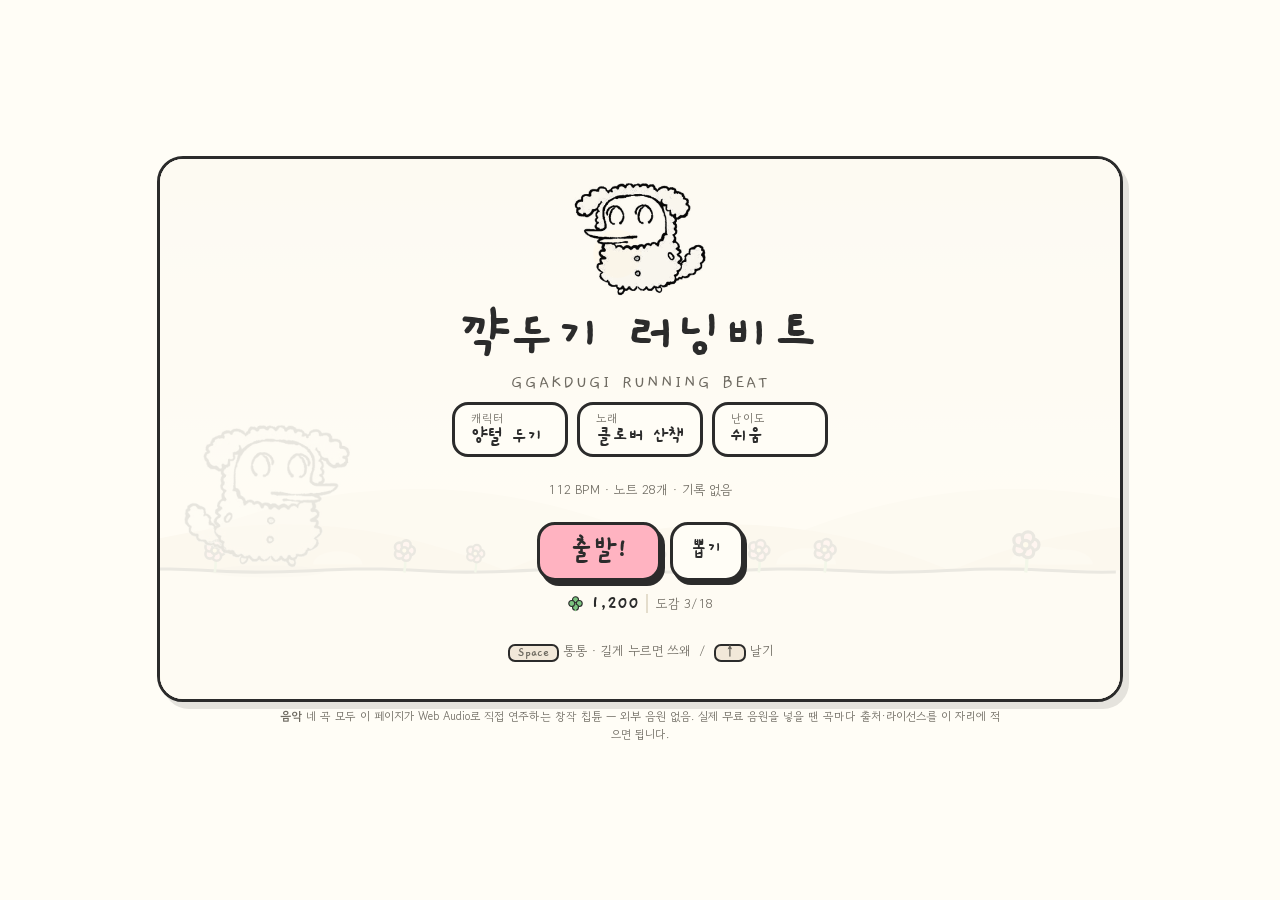
==== index.html @ ab2e8dd0 "first commit" ====
<!doctype html>
<html lang="ko">
<head>
<meta charset="utf-8">
<meta name="viewport" content="width=device-width, initial-scale=1, viewport-fit=cover">
<title>꺅두기 러닝비트</title>
<meta name="description" content="꺅두기가 달리며 박자를 밟는 웹 리듬게임. 두기 18종 도감과 클로버 뽑기.">
<link rel="icon" href="assets/clover.png">
<link rel="preconnect" href="https://fonts.googleapis.com">
<link rel="preconnect" href="https://fonts.gstatic.com" crossorigin>
<link rel="stylesheet" href="https://fonts.googleapis.com/css2?family=Gaegu:wght@400;700&family=Gowun+Dodum&display=swap">
<link rel="stylesheet" href="css/style.css">
</head>
<body>
<div id="app">
  <div id="stage">
    <canvas id="cv"></canvas>
    <button id="pauseBtn" hidden>일시정지</button>
    <button id="skipBtn" hidden>건너뛰기 ▶▶</button>
    <p id="tapHint" hidden>탭하면 다음</p>
    <div id="homeBar" hidden>
      <span id="homeClover"></span>
      <span class="hc">두기 · <b id="homeChar"></b></span>
      <button id="homeSongBtn" type="button">노래 고르기</button>
      <button id="homeTitleBtn" type="button">타이틀</button>
    </div>

    <section class="screen" id="titleScreen">
      <img class="mascot sway" id="titleArt" alt="꺅두기">
      <h1>꺅두기 러닝비트<span class="sub">GGAKDUGI RUNNING BEAT</span></h1>
      <div class="picks">
        <button class="pick" id="pickChar" type="button"><span class="lb">캐릭터</span><span class="vl">양털 두기</span></button>
        <button class="pick" id="pickSong" type="button"><span class="lb">노래</span><span class="vl">클로버 산책</span></button>
        <button class="pick" id="pickDiff" type="button"><span class="lb">난이도</span><span class="vl">쉬움</span></button>
      </div>
      <p class="tagline" id="tagline"></p>
      <div class="picks">
        <button class="btn" id="startBtn">출발!</button>
        <button class="btn ghost small" id="gachaBtn">뽑기</button>
      </div>
      <p class="wallet" id="wallet"></p>
      <p class="keys"><span class="kbd">Space</span> 통통 · 길게 누르면 쓰왜 &nbsp;/&nbsp; <span class="kbd">↑</span> 날기</p>
    </section>

    <section class="screen" id="resultScreen" hidden>
      <img class="mascot" id="resultArt" alt="네잎클로버를 든 꺅두기">
      <div class="panel">
        <p class="grade" id="gradeText">세잎</p>
        <p class="score" id="scoreText">0</p>
        <div class="tally">
          <div><b>딱딱</b><span id="tPerfect">0</span></div>
          <div><b>좋아</b><span id="tGood">0</span></div>
          <div><b>아쉬워</b><span id="tOk">0</span></div>
          <div><b>앗</b><span id="tMiss">0</span></div>
          <div><b>최대 콤보</b><span id="tCombo">0</span></div>
          <div><b>정확도</b><span id="tAcc">0%</span></div>
        </div>
        <p class="best" id="bestText"></p>
        <p class="reward" id="rewardText"></p>
      </div>
      <div class="row" style="display:flex;gap:10px;flex-wrap:wrap;justify-content:center">
        <button class="btn" id="retryBtn">한 번 더</button>
        <button class="btn ghost" id="selectBtn">다른 곡</button>
        <button class="btn ghost small" id="resultGachaBtn">뽑기</button>
      </div>
    </section>

    <section class="screen" id="pauseScreen" hidden>
      <h1 style="font-size:clamp(24px,4.6vw,38px)">잠깐 쉬는 중</h1>
      <div class="row" style="display:flex;gap:10px;flex-wrap:wrap;justify-content:center">
        <button class="btn" id="resumeBtn">이어서</button>
        <button class="btn ghost" id="quitBtn">그만</button>
      </div>
    </section>
    <div class="modal" id="modal" hidden>
      <div class="sheet" role="dialog" aria-modal="true" aria-labelledby="modalTitle">
        <h2 id="modalTitle">누구로 달릴까</h2>
        <div class="row" id="modalBody"></div>
        <p class="keys" id="modalHint"></p>
        <button class="btn ghost small" id="modalClose">확인</button>
      </div>
    </div>
  </div>
  <footer><b>음악</b> 네 곡 모두 이 페이지가 Web Audio로 직접 연주하는 창작 칩튠 — 외부 음원 없음. 실제 무료 음원을 넣을 땐 곡마다 출처·라이선스를 이 자리에 적으면 됩니다.</footer>
</div>
<!-- 순서대로 읽혀야 합니다 -->
<script defer src="js/data.js"></script>
<script defer src="js/chart.js"></script>
<script defer src="js/audio.js"></script>
<script defer src="js/ui.js"></script>
<script defer src="js/world.js"></script>
<script defer src="js/render.js"></script>
</body>
</html>
---- css/style.css ----
/* ── 기본값 (브라우저 리셋) ── */
html{color-scheme:light;}
:root{padding-top:env(safe-area-inset-top,0px);padding-bottom:env(safe-area-inset-bottom,0px);}
body{margin:0;font-size:14px;}
img{max-width:100%;}
[hidden]{display:none!important;}
:root{
    --cream:#FFFDF6; --ink:#2B2B2B; --ink-soft:#6E6A61;
    --clover:#7BC47F; --sky:#A9D9F0; --wool:#F2E8D9; --poot:#D9C4A0;
    --pink:#FFB3C1; --miss:#C9A9A9; --grape:#B9A7D9;
    --display:"Gaegu","Gowun Dodum",'Apple SD Gothic Neo','Malgun Gothic',sans-serif;
    --body:"Gowun Dodum","Gaegu",'Apple SD Gothic Neo','Malgun Gothic',sans-serif;
  }
  html,body{height:100%;}
  body{margin:0;background:var(--cream);color:var(--ink);font-family:var(--body);
       -webkit-font-smoothing:antialiased;overflow:hidden;}
  #app{height:100%;display:flex;flex-direction:column;align-items:center;justify-content:center;
       padding-inline:16px;padding-block:8px;box-sizing:border-box;gap:6px;}
  #stage{position:relative;width:100%;max-width:960px;aspect-ratio:16/9;max-height:100%;
         container-type:size;
         border:3px solid var(--ink);border-radius:26px;overflow:hidden;background:var(--cream);
         box-shadow:6px 7px 0 rgba(43,43,43,.12);}
  canvas{display:block;width:100%;height:100%;touch-action:none;}

  .screen{position:absolute;inset:0;display:flex;flex-direction:column;align-items:center;
          justify-content:center;justify-content:safe center;gap:10px;text-align:center;
          background:rgba(255,253,246,.9);padding:14px 16px;box-sizing:border-box;
          overflow-y:auto;overscroll-behavior:contain;}
  .screen > *{flex:none;}
  .screen[hidden]{display:none!important;}
  .screen.scroll{justify-content:flex-start;overflow-y:auto;overscroll-behavior:contain;}

  h1{font-family:var(--display);font-weight:700;margin:0;font-size:clamp(32px,6.6vw,58px);
     line-height:1;text-wrap:balance;}
  h1 .sub{display:block;font-size:.32em;font-weight:400;color:var(--ink-soft);letter-spacing:2px;margin-top:8px;}
  h2{font-family:var(--display);font-weight:700;font-size:20px;margin:0;letter-spacing:.5px;}
  .mascot{width:clamp(88px,15vw,132px);height:auto;}
  .mascot.sway{animation:sway 2.4s ease-in-out infinite;}
  @keyframes sway{0%,100%{transform:translateY(0) rotate(-1.5deg)}50%{transform:translateY(-9px) rotate(1.5deg)}}

  .btn{font-family:var(--display);font-weight:700;font-size:clamp(20px,3.2vw,28px);
       border:3px solid var(--ink);background:var(--pink);color:var(--ink);border-radius:18px;
       padding:7px 30px 11px;cursor:pointer;box-shadow:4px 5px 0 var(--ink);
       transition:transform .1s ease, box-shadow .1s ease;}
  .btn.ghost{background:var(--cream);}
  .btn.small{font-size:19px;padding:4px 18px 8px;box-shadow:3px 4px 0 var(--ink);}
  .btn:hover{transform:translate(1px,2px);box-shadow:2px 3px 0 var(--ink);}
  .btn:active{transform:translate(4px,5px);box-shadow:0 0 0 var(--ink);}
  :is(.btn,.card,.chip):focus-visible{outline:3px dashed var(--ink);outline-offset:3px;}

  .picks{display:flex;gap:9px;flex-wrap:wrap;justify-content:center;}
  .pick{font-family:var(--body);border:3px solid var(--ink);background:var(--cream);color:var(--ink);
        border-radius:16px;padding:5px 16px 7px;cursor:pointer;display:flex;flex-direction:column;
        align-items:flex-start;gap:0;min-width:116px;transition:transform .12s ease;}
  .pick:hover{transform:translateY(-2px) rotate(-.7deg);}
  .pick .lb{font-size:11.5px;color:var(--ink-soft);letter-spacing:1px;}
  .pick .vl{font-family:var(--display);font-weight:700;font-size:20px;line-height:1.05;}
  .tagline{font-size:13px;color:var(--ink-soft);font-variant-numeric:tabular-nums;}

  .wallet{display:flex;align-items:center;justify-content:center;gap:7px;margin:0;font-size:13px;
          color:var(--ink-soft);font-variant-numeric:tabular-nums;}
  .wallet b{font-family:var(--display);font-size:20px;color:var(--ink);}
  .wallet span{border-left:2px solid #E4DDCC;padding-left:8px;}
  .cv{width:17px;height:17px;flex:none;}
  .reward{display:flex;align-items:center;justify-content:center;gap:5px;margin:6px 0 0;
          font-size:13px;color:var(--ink-soft);}
  .reward b{font-family:var(--display);font-size:19px;color:var(--clover);
            -webkit-text-stroke:.6px var(--ink);}

  /* 도감 */
  .dex{width:100%;display:flex;flex-direction:column;gap:12px;}
  .dexrow{display:grid;grid-template-columns:repeat(auto-fill,minmax(98px,1fr));gap:8px;}
  .dcard{position:relative;border:3px solid var(--ink);border-radius:16px;background:var(--cream);
         padding:16px 6px 8px;display:flex;flex-direction:column;align-items:center;gap:2px;
         cursor:pointer;overflow:hidden;font-family:var(--body);
         transition:transform .12s ease, box-shadow .12s ease;}
  .dcard .art{height:62px;display:flex;align-items:flex-end;justify-content:center;}
  .dcard img{height:60px;width:auto;}
  .dcard .nm{font-family:var(--display);font-weight:700;font-size:14.5px;line-height:1.1;
             word-break:keep-all;text-align:center;}
  .dcard .meta{font-size:10px;color:var(--ink-soft);line-height:1.3;text-align:center;
               word-break:keep-all;max-height:2.7em;overflow:hidden;}
  .dcard .stars{position:absolute;top:3px;left:8px;font-size:11px;letter-spacing:-1px;color:#C8A94B;}
  .dcard:hover{transform:translateY(-3px) rotate(-.8deg);}
  .dcard.sel{box-shadow:0 0 0 3px var(--clover) inset;}
  .dcard.r-base{background:linear-gradient(#FFFDF6,#F6EFE0);}
  .dcard.r-N{background:linear-gradient(#FFFDF6,#EAF3E4);}
  .dcard.r-R{background:linear-gradient(#FFFDF6,#DFF0FA);}
  .dcard.r-SR{background:linear-gradient(#FFFDF6,#FFE3E9);}
  .dcard.r-SSR{background:linear-gradient(#FFFDF6,#EDE6FA);}
  .dcard.locked img{filter:brightness(0);opacity:.2;}
  .dcard.locked .nm{color:var(--ink-soft);}
  .dcard.soon{border-style:dashed;opacity:.6;cursor:default;}
  .dcard.soon .art b{font-family:var(--display);font-size:26px;color:var(--ink-soft);line-height:62px;}
  .newbadge{position:absolute;top:3px;right:-20px;transform:rotate(28deg);background:var(--pink);
            border:2px solid var(--ink);font-family:var(--display);font-weight:700;font-size:10px;
            padding:0 22px 1px;}
  .shake{animation:shake .32s;}
  @keyframes shake{0%,100%{transform:translateX(0)}25%{transform:translateX(-5px)}75%{transform:translateX(5px)}}

  /* 노래 목록 */
  .songlist{width:100%;display:flex;flex-direction:column;gap:9px;}
  .songrow{display:flex;align-items:center;gap:11px;border:3px solid var(--ink);border-radius:18px;
           background:var(--cream);padding:8px 11px;transition:transform .12s ease,background .12s ease;}
  .songrow.on{background:var(--wool);box-shadow:4px 5px 0 var(--ink);transform:translate(-1px,-2px);}
  .songrow .cover{flex:none;width:62px;height:62px;border:3px solid var(--ink);border-radius:13px;
                  overflow:hidden;cursor:pointer;display:block;}
  .songrow .cover svg{width:100%;height:100%;display:block;}
  .sinfo{display:flex;flex-direction:column;gap:1px;flex:1 1 auto;min-width:0;cursor:pointer;text-align:left;}
  .stitle{font-family:var(--display);font-weight:700;font-size:21px;line-height:1.05;word-break:keep-all;}
  .smeta{font-size:11.5px;color:var(--ink-soft);}
  .sbest{font-size:11.5px;color:var(--ink-soft);font-variant-numeric:tabular-nums;}
  .levels{display:grid;grid-template-columns:repeat(2,minmax(58px,1fr));gap:4px;flex:none;}
  .lv{border:2.5px solid var(--ink);border-radius:10px;background:var(--cream);cursor:pointer;
      padding:1px 6px 2px;display:flex;flex-direction:column;align-items:center;line-height:1.05;
      font-family:var(--body);}
  .lv b{font-family:var(--display);font-size:13px;}
  .lv span{font-size:9.5px;color:var(--ink-soft);}
  .lv[data-d="easy"][aria-pressed="true"]{background:#DCEBD6;}
  .lv[data-d="normal"][aria-pressed="true"]{background:#A9D9F0;}
  .lv[data-d="hard"][aria-pressed="true"]{background:#D9C4A0;}
  .lv[data-d="nightmare"][aria-pressed="true"]{background:#B9A7D9;}
  #goBtn{margin-top:4px;}
  @media (max-width:560px){
    .songrow{flex-wrap:wrap;} .levels{grid-template-columns:repeat(4,1fr);width:100%;}
  }

  /* 뽑기 */
  .gacha{width:100%;display:flex;flex-direction:column;gap:10px;align-items:center;}
  .gtop{display:flex;align-items:center;gap:8px;font-size:12px;color:var(--ink-soft);}
  .gtop b{font-family:var(--display);font-size:22px;color:var(--ink);}
  .gstage{position:relative;overflow:hidden;width:100%;min-height:172px;border:3px dashed #DED6C4;
          border-radius:18px;display:flex;align-items:center;justify-content:center;padding:10px;
          box-sizing:border-box;}
  .orbwrap{display:flex;flex-direction:column;align-items:center;gap:10px;}
  .orb{width:84px;height:84px;border-radius:50%;border:3px solid var(--ink);
       background:radial-gradient(circle at 34% 28%, #fff 8%, var(--oc,#DCEBD6) 78%);
       animation:orbShake .17s linear infinite, orbGrow .95s ease-in both;}
  .orb.r-R{--oc:#A9D9F0;animation:orbShake .13s linear infinite, orbGrow .95s ease-in both;}
  .orb.r-SR{--oc:#FFB3C1;animation:orbShake .09s linear infinite, orbGrow .95s ease-in both,
            orbGlow .42s ease-in-out infinite;}
  @keyframes orbShake{0%{transform:translate(-1.5px,1px) rotate(-1.5deg)}
                      50%{transform:translate(1.5px,-1px) rotate(1.5deg)}
                      100%{transform:translate(-1.5px,1px) rotate(-1.5deg)}}
  @keyframes orbGrow{0%{scale:.25;opacity:0}55%{scale:1.05;opacity:1}100%{scale:1.2}}
  @keyframes orbGlow{0%,100%{box-shadow:0 0 0 0 rgba(255,179,193,0)}
                     50%{box-shadow:0 0 30px 12px rgba(255,179,193,.8)}}
  .orbtext{font-family:var(--display);font-weight:700;font-size:17px;color:var(--ink-soft);}
  .flash{position:absolute;inset:0;background:#fff;animation:flashOut .5s ease-out both;pointer-events:none;z-index:3;}
  .flash.sr{background:linear-gradient(120deg,#FFE3EC,#FFF6C9,#DFF0FA,#FFE3EC);}
  @keyframes flashOut{0%{opacity:.96}100%{opacity:0}}
  .gstage.hasbanner{padding-top:38px;}
  .banner{position:absolute;left:0;right:0;top:7px;text-align:center;font-family:var(--display);
          font-weight:700;font-size:23px;color:#E06A86;z-index:4;pointer-events:none;
          animation:bannerLife 2.6s both;}
  @keyframes bannerLife{0%{opacity:0;transform:translateY(-16px) scale(.7)}
                        18%{opacity:1;transform:translateY(0) scale(1.12)}
                        26%{transform:none}82%{opacity:1;transform:none}
                        100%{opacity:0;transform:translateY(-8px) scale(.9)}}
  .ring{position:absolute;left:50%;top:50%;width:22px;height:22px;margin:-11px 0 0 -11px;border-radius:50%;
        border:3px solid var(--rc,#A9D9F0);animation:ringOut .8s ease-out both;pointer-events:none;}
  @keyframes ringOut{0%{transform:scale(.3);opacity:.95}100%{transform:scale(8);opacity:0}}
  .spark{position:absolute;left:50%;top:50%;width:8px;height:8px;background:#FFD36E;
         border:2px solid var(--ink);border-radius:50%;animation:sparkOut .75s ease-out both;pointer-events:none;}
  @keyframes sparkOut{0%{transform:translate(0,0) scale(.3);opacity:1}
                      100%{transform:translate(var(--dx),var(--dy)) scale(1);opacity:0}}
  .shakeSheet{animation:sheetShake .45s;}
  @keyframes sheetShake{0%,100%{transform:none}20%{transform:translate(-6px,3px)}
                        40%{transform:translate(5px,-3px)}60%{transform:translate(-4px,2px)}
                        80%{transform:translate(3px,-1px)}}
  .gidle{margin:0;font-size:13px;color:var(--ink-soft);line-height:1.8;text-align:center;}
  .gidle small{font-size:11px;}
  .gresult{display:grid;grid-template-columns:repeat(5,1fr);gap:7px;width:100%;}
  .gcard{position:relative;border:3px solid var(--ink);border-radius:14px;padding:13px 4px 6px;
         display:flex;flex-direction:column;align-items:center;gap:1px;overflow:hidden;z-index:2;
         animation:popN .46s cubic-bezier(.2,1.5,.5,1) both;}
  .gcard.r-R{animation:flipR .66s cubic-bezier(.2,1.1,.4,1) both;}
  .gcard.r-SR{animation:slamSR .72s cubic-bezier(.15,1.35,.4,1) both;
              box-shadow:0 0 0 3px #FFD9E1, 0 0 20px 4px rgba(255,179,193,.8);}
  @keyframes popN{0%{opacity:0;transform:scale(.55) rotate(-9deg)}100%{opacity:1;transform:none}}
  @keyframes flipR{0%{opacity:0;transform:perspective(500px) rotateY(-180deg) scale(.7)}
                   55%{opacity:1}100%{opacity:1;transform:none}}
  @keyframes slamSR{0%{opacity:0;transform:scale(2.8) rotate(12deg)}
                    50%{opacity:1;transform:scale(.88) rotate(-4deg)}
                    75%{transform:scale(1.06) rotate(2deg)}100%{transform:none}}
  .gcard .art{height:48px;display:flex;align-items:flex-end;}
  .gcard img{height:46px;width:auto;}
  .gcard .nm{font-family:var(--display);font-weight:700;font-size:12.5px;line-height:1.05;
             text-align:center;word-break:keep-all;}
  .gcard .meta{font-size:9.5px;color:var(--ink-soft);}
  .gcard .meta.dup{color:var(--clover);}
  .gcard .stars{position:absolute;top:2px;left:6px;font-size:10px;letter-spacing:-1px;color:#C8A94B;}
  .gcard.r-N{background:linear-gradient(#FFFDF6,#EAF3E4);}
  .gcard.r-R{background:linear-gradient(#FFFDF6,#DFF0FA);}
  .gcard.r-SR{background:linear-gradient(#FFFDF6,#FFE3E9);box-shadow:0 0 0 3px #FFD9E1;}
  .gcard.shine::after{content:"";position:absolute;inset:-40%;background:
    linear-gradient(115deg,transparent 40%,rgba(255,255,255,.85) 50%,transparent 60%);
    animation:sweep 1.5s ease-in-out .3s 2;}
  @keyframes sweep{0%{transform:translateX(-60%)}100%{transform:translateX(60%)}}
  .gbtns{display:flex;gap:9px;flex-wrap:wrap;justify-content:center;}
  @media (max-width:560px){ .gresult{grid-template-columns:repeat(3,1fr);} }
  @media (prefers-reduced-motion:reduce){ .gcard,.orb,.flash,.banner,.ring,.spark{animation:none!important}
    .gcard.shine::after{animation:none} .shakeSheet{animation:none} }

  .modal{position:absolute;inset:0;z-index:5;display:flex;align-items:center;justify-content:center;
         background:rgba(43,43,43,.38);padding:16px;box-sizing:border-box;}
  .modal[hidden]{display:none!important;}
  .sheet{background:var(--cream);border:3px solid var(--ink);border-radius:22px;box-shadow:6px 7px 0 var(--ink);
         padding:14px 16px 16px;width:100%;max-width:640px;max-height:100%;overflow-y:auto;}
  .sheet.wide{max-width:780px;
         display:flex;flex-direction:column;gap:10px;align-items:center;}
  .sheet .row{display:flex;gap:8px;flex-wrap:wrap;justify-content:center;}
  .sheet #modalBody{width:100%;}
  .rgroup{width:100%;display:flex;flex-direction:column;gap:6px;margin-bottom:4px;}
  .rlabel{font-family:var(--display);font-weight:700;font-size:15px;display:flex;align-items:center;gap:6px;
          justify-content:center;}
  .rlabel i{width:11px;height:11px;border:2px solid var(--ink);border-radius:50%;display:inline-block;}
  .rlabel span{font-family:var(--body);font-weight:400;font-size:11.5px;color:var(--ink-soft);}
  .card{position:relative;}
  .card .rr{position:absolute;top:-9px;right:-6px;font-size:10px;border:2px solid var(--ink);
            border-radius:999px;padding:0 6px 1px;white-space:nowrap;}
  .card.soon{opacity:.55;cursor:default;border-style:dashed;justify-content:center;}
  .card.soon .q{font-family:var(--display);font-weight:700;font-size:26px;line-height:56px;color:var(--ink-soft);}
  .sheet .card{min-width:88px;padding:7px 7px 8px;}
  .sheet .card img{height:48px;}
  .sheet .card .nm{font-size:15px;}
  .sheet .card .meta{font-size:10.5px;}
  .sheet .card.song{min-width:150px;}
  .sheet .card.song .nm{font-size:18px;}
  .sect{width:100%;max-width:760px;display:flex;flex-direction:column;gap:7px;align-items:center;}
  .sect > .row{display:flex;gap:9px;flex-wrap:wrap;justify-content:center;width:100%;}

  .card{font-family:var(--body);border:3px solid var(--ink);background:var(--cream);border-radius:16px;
        padding:7px 9px 9px;cursor:pointer;display:flex;flex-direction:column;align-items:center;gap:3px;
        min-width:98px;flex:0 1 auto;transition:transform .12s ease,background .12s ease;}
  .card:hover{transform:translateY(-3px) rotate(-.8deg);}
  .card[aria-pressed="true"]{background:var(--wool);box-shadow:3px 4px 0 var(--ink);}
  .card img{height:56px;width:auto;}
  .card .nm{font-family:var(--display);font-weight:700;font-size:17px;line-height:1.1;}
  .card .meta{font-size:11.5px;color:var(--ink-soft);line-height:1.35;}
  .song{min-width:150px;align-items:flex-start;text-align:left;gap:1px;}
  .song .nm{font-size:19px;}
  .song .best{font-size:11px;color:var(--ink-soft);font-variant-numeric:tabular-nums;}

  .chip{font-family:var(--display);font-size:18px;font-weight:700;border:3px solid var(--ink);
        background:var(--cream);color:var(--ink);border-radius:999px;padding:3px 17px 6px;cursor:pointer;}
  .chip[aria-pressed="true"]{background:var(--clover);}
  .chip[data-d="hard"][aria-pressed="true"]{background:var(--poot);}
  .chip[data-d="nightmare"][aria-pressed="true"]{background:var(--grape);}

  .keys{font-size:13px;color:var(--ink-soft);line-height:1.8;}
  .kbd{font-family:var(--display);font-weight:700;border:2px solid var(--ink);border-radius:7px;
       padding:0 8px 1px;background:var(--wool);}

  .panel{border:3px solid var(--ink);border-radius:20px;background:var(--cream);padding:12px 18px 14px;
         min-width:min(330px,88%);}
  .grade{font-family:var(--display);font-weight:700;font-size:clamp(26px,5vw,40px);line-height:1;margin:0;}
  .score{font-family:var(--display);font-weight:700;font-size:clamp(26px,5vw,38px);line-height:1;
         margin:2px 0 8px;font-variant-numeric:tabular-nums;}
  .tally{display:grid;grid-template-columns:repeat(2,1fr);gap:3px 18px;font-size:14px;}
  .tally div{display:flex;justify-content:space-between;gap:12px;font-variant-numeric:tabular-nums;}
  .tally b{font-weight:400;color:var(--ink-soft);}
  .best{font-size:13px;color:var(--ink-soft);margin:8px 0 0;}
  #skipBtn{position:absolute;bottom:14px;right:14px;z-index:6;font-family:var(--display);font-weight:700;
           font-size:17px;border:3px solid var(--ink);background:rgba(255,253,246,.9);border-radius:999px;
           padding:3px 18px 5px;cursor:pointer;animation:skipIn .5s both .4s;}
  @keyframes skipIn{0%{opacity:0;transform:translateY(8px)}100%{opacity:1;transform:none}}
  #homeBar{position:absolute;top:10px;left:12px;right:12px;z-index:6;display:flex;align-items:center;
           gap:8px;flex-wrap:wrap;}
  #homeBar span{display:flex;align-items:center;gap:5px;background:rgba(255,253,246,.92);
                border:3px solid var(--ink);border-radius:999px;padding:2px 12px 4px;font-size:12.5px;
                color:var(--ink-soft);}
  #homeBar b{font-family:var(--display);font-size:18px;color:var(--ink);}
  #homeBar button{margin-left:auto;font-family:var(--display);font-weight:700;font-size:15px;
                  border:3px solid var(--ink);background:var(--cream);border-radius:999px;
                  padding:2px 14px 4px;cursor:pointer;}
  #homeBar #homeSongBtn{margin-left:auto;background:var(--pink);}
  #homeBar #homeTitleBtn{margin-left:0;}
  #tapHint{position:absolute;bottom:20px;left:0;right:0;text-align:center;margin:0;z-index:6;
           font-size:12.5px;color:var(--ink-soft);pointer-events:none;animation:tapBlink 1.6s ease-in-out infinite;}
  @keyframes tapBlink{0%,100%{opacity:.35}50%{opacity:.95}}
  #pauseBtn{position:absolute;top:10px;right:12px;font-family:var(--display);font-weight:700;font-size:16px;
            border:3px solid var(--ink);background:rgba(255,253,246,.85);border-radius:12px;padding:2px 12px 4px;
            cursor:pointer;}
  footer{font-size:11.5px;color:var(--ink-soft);text-align:center;max-width:720px;line-height:1.55;}
  @media (prefers-reduced-motion:reduce){.mascot.sway{animation:none}}
  @media (max-width:700px){ #stage{aspect-ratio:3/4;} }
  /* 무대가 낮아지면 타이틀 요소를 단계적으로 줄인다 */
  @container (max-height:430px){
    .screen{gap:7px;padding:10px 14px;}
    .mascot{width:clamp(48px,14cqh,74px);}
    h1{font-size:clamp(22px,8.5cqh,34px);}
    h1 .sub{font-size:.28em;margin-top:4px;}
    .keys{display:none;}
    .pick{padding:3px 12px 5px;min-width:96px;}
    .pick .vl{font-size:17px;}
    .btn{font-size:20px;padding:5px 22px 8px;}
  }
  @container (max-height:320px){
    .mascot{display:none;}
    h1 .sub{display:none;}
    .tagline{display:none;}
    h1{font-size:clamp(20px,9cqh,28px);}
  }
  @media (max-height:660px){footer{display:none}}
  @media (max-height:600px){.keys{display:none} .mascot{width:clamp(52px,7vw,80px)}
                            h1{font-size:clamp(23px,4vw,36px)} .screen{gap:8px}}
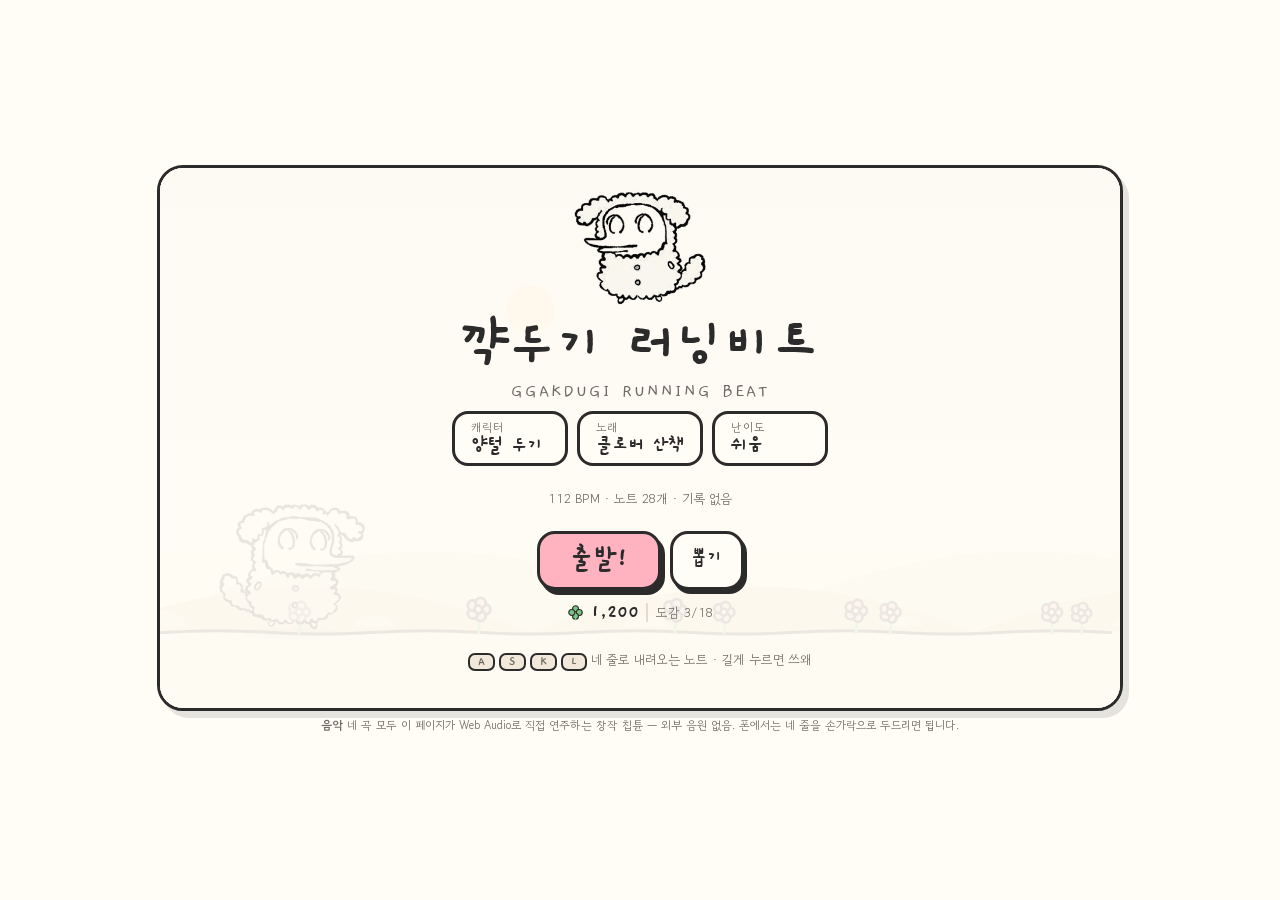
==== commit f14f9afb: "4개 채보 업데이트" ====
--- a/index.html
+++ b/index.html
@@ -39,7 +39,7 @@
         <button class="btn ghost small" id="gachaBtn">뽑기</button>
       </div>
       <p class="wallet" id="wallet"></p>
-      <p class="keys"><span class="kbd">Space</span> 통통 · 길게 누르면 쓰왜 &nbsp;/&nbsp; <span class="kbd">↑</span> 날기</p>
+      <p class="keys"><span class="kbd">A</span> <span class="kbd">S</span> <span class="kbd">K</span> <span class="kbd">L</span> 네 줄로 내려오는 노트 · 길게 누르면 쓰왜</p>
     </section>
 
     <section class="screen" id="resultScreen" hidden>
@@ -81,7 +81,7 @@
       </div>
     </div>
   </div>
-  <footer><b>음악</b> 네 곡 모두 이 페이지가 Web Audio로 직접 연주하는 창작 칩튠 — 외부 음원 없음. 실제 무료 음원을 넣을 땐 곡마다 출처·라이선스를 이 자리에 적으면 됩니다.</footer>
+  <footer><b>음악</b> 네 곡 모두 이 페이지가 Web Audio로 직접 연주하는 창작 칩튠 — 외부 음원 없음. 폰에서는 네 줄을 손가락으로 두드리면 됩니다.</footer>
 </div>
 <!-- 순서대로 읽혀야 합니다 -->
 <script defer src="js/data.js"></script>
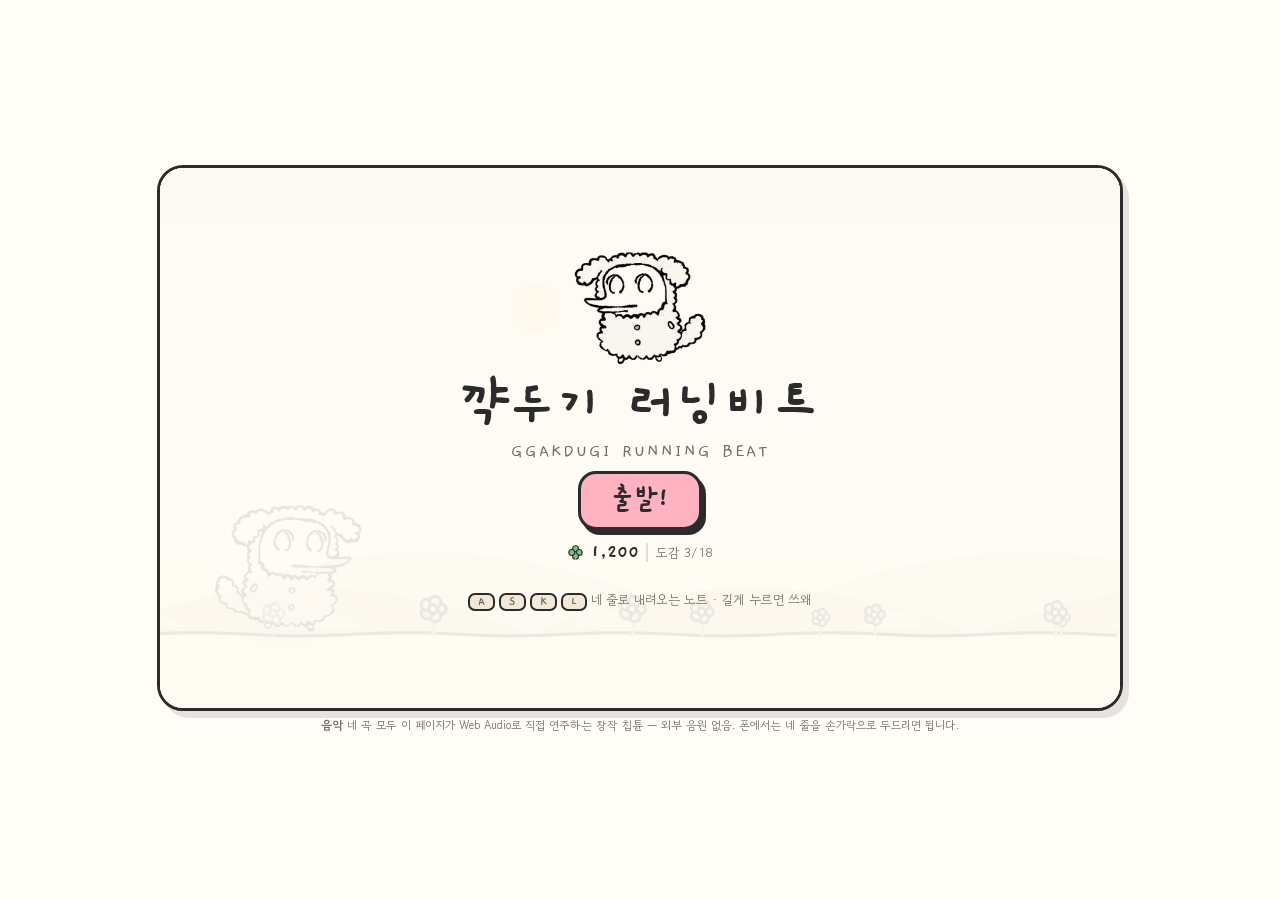
==== commit 06984c47: "효과음 추가" ====
--- a/index.html
+++ b/index.html
@@ -28,16 +28,7 @@
     <section class="screen" id="titleScreen">
       <img class="mascot sway" id="titleArt" alt="꺅두기">
       <h1>꺅두기 러닝비트<span class="sub">GGAKDUGI RUNNING BEAT</span></h1>
-      <div class="picks">
-        <button class="pick" id="pickChar" type="button"><span class="lb">캐릭터</span><span class="vl">양털 두기</span></button>
-        <button class="pick" id="pickSong" type="button"><span class="lb">노래</span><span class="vl">클로버 산책</span></button>
-        <button class="pick" id="pickDiff" type="button"><span class="lb">난이도</span><span class="vl">쉬움</span></button>
-      </div>
-      <p class="tagline" id="tagline"></p>
-      <div class="picks">
-        <button class="btn" id="startBtn">출발!</button>
-        <button class="btn ghost small" id="gachaBtn">뽑기</button>
-      </div>
+      <button class="btn" id="startBtn">출발!</button>
       <p class="wallet" id="wallet"></p>
       <p class="keys"><span class="kbd">A</span> <span class="kbd">S</span> <span class="kbd">K</span> <span class="kbd">L</span> 네 줄로 내려오는 노트 · 길게 누르면 쓰왜</p>
     </section>
@@ -48,10 +39,10 @@
         <p class="grade" id="gradeText">세잎</p>
         <p class="score" id="scoreText">0</p>
         <div class="tally">
-          <div><b>딱딱</b><span id="tPerfect">0</span></div>
-          <div><b>좋아</b><span id="tGood">0</span></div>
-          <div><b>아쉬워</b><span id="tOk">0</span></div>
-          <div><b>앗</b><span id="tMiss">0</span></div>
+          <div><b>PERFECT</b><span id="tPerfect">0</span></div>
+          <div><b>GREAT</b><span id="tGreat">0</span></div>
+          <div><b>GOOD</b><span id="tGood">0</span></div>
+          <div><b>MISS</b><span id="tMiss">0</span></div>
           <div><b>최대 콤보</b><span id="tCombo">0</span></div>
           <div><b>정확도</b><span id="tAcc">0%</span></div>
         </div>
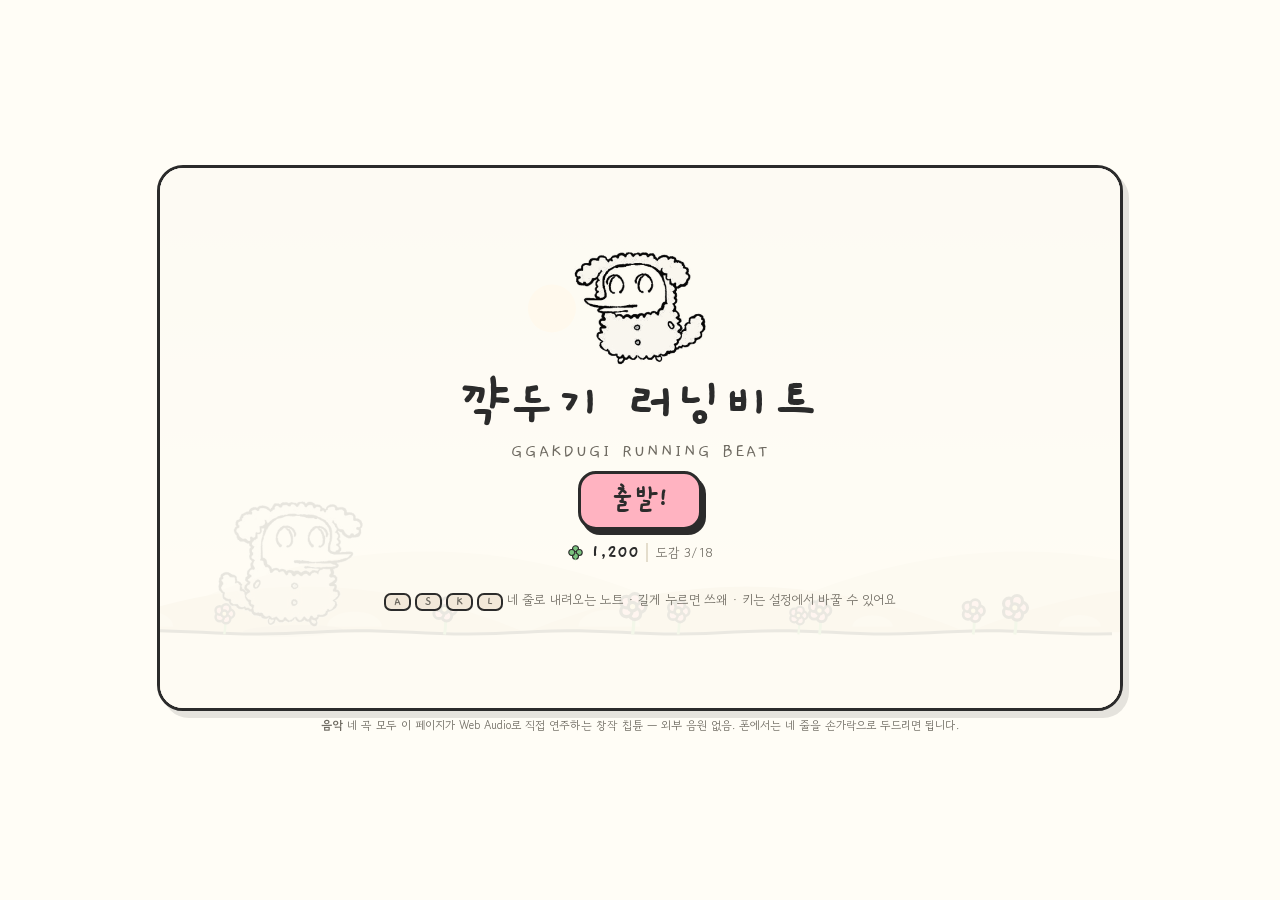
==== commit 24a624a4: "설정 화면 추가, 일시정지 개선, 도감 보상" ====
--- a/index.html
+++ b/index.html
@@ -22,6 +22,7 @@
       <span id="homeClover"></span>
       <span class="hc">두기 · <b id="homeChar"></b></span>
       <button id="homeSongBtn" type="button">노래 고르기</button>
+      <button id="homeSetBtn" type="button">설정</button>
       <button id="homeTitleBtn" type="button">타이틀</button>
     </div>
 
@@ -30,7 +31,7 @@
       <h1>꺅두기 러닝비트<span class="sub">GGAKDUGI RUNNING BEAT</span></h1>
       <button class="btn" id="startBtn">출발!</button>
       <p class="wallet" id="wallet"></p>
-      <p class="keys"><span class="kbd">A</span> <span class="kbd">S</span> <span class="kbd">K</span> <span class="kbd">L</span> 네 줄로 내려오는 노트 · 길게 누르면 쓰왜</p>
+      <p class="keys"><span class="kbd">A</span> <span class="kbd">S</span> <span class="kbd">K</span> <span class="kbd">L</span> 네 줄로 내려오는 노트 · 길게 누르면 쓰왜 · 키는 설정에서 바꿀 수 있어요</p>
     </section>
 
     <section class="screen" id="resultScreen" hidden>
@@ -58,11 +59,17 @@
 
     <section class="screen" id="pauseScreen" hidden>
       <h1 style="font-size:clamp(24px,4.6vw,38px)">잠깐 쉬는 중</h1>
+      <p class="keys" id="pauseInfo"></p>
       <div class="row" style="display:flex;gap:10px;flex-wrap:wrap;justify-content:center">
         <button class="btn" id="resumeBtn">이어서</button>
-        <button class="btn ghost" id="quitBtn">그만</button>
+        <button class="btn ghost small" id="restartBtn">처음부터</button>
+        <button class="btn ghost small" id="pauseSetBtn">설정</button>
+        <button class="btn ghost small" id="quitBtn">그만</button>
       </div>
     </section>
+
+    <div id="countdown" hidden><span id="cdNum">3</span></div>
+    <div id="toast" hidden></div>
     <div class="modal" id="modal" hidden>
       <div class="sheet" role="dialog" aria-modal="true" aria-labelledby="modalTitle">
         <h2 id="modalTitle">누구로 달릴까</h2>
--- a/css/style.css
+++ b/css/style.css
@@ -276,6 +276,54 @@
                   padding:2px 14px 4px;cursor:pointer;}
   #homeBar #homeSongBtn{margin-left:auto;background:var(--pink);}
   #homeBar #homeTitleBtn{margin-left:0;}
+  #countdown{position:absolute;inset:0;z-index:7;display:flex;align-items:center;justify-content:center;
+             background:rgba(255,253,246,.55);pointer-events:none;}
+  #countdown[hidden]{display:none!important;}
+  #cdNum{font-family:var(--display);font-weight:700;font-size:clamp(64px,16vw,140px);color:var(--ink);
+         animation:cdPop .45s ease-out;}
+  @keyframes cdPop{0%{transform:scale(1.9);opacity:0}45%{opacity:1}100%{transform:scale(1);opacity:1}}
+
+  #toast{position:absolute;left:50%;top:52px;transform:translateX(-50%);z-index:8;
+         background:var(--cream);border:3px solid var(--ink);border-radius:18px;
+         box-shadow:4px 5px 0 var(--ink);padding:9px 18px 11px;text-align:center;
+         animation:toastIn .45s cubic-bezier(.2,1.4,.5,1) both;max-width:88%;}
+  #toast[hidden]{display:none!important;}
+  #toast h4{font-family:var(--display);font-weight:700;font-size:19px;margin:0 0 2px;}
+  #toast p{margin:1px 0;font-size:12.5px;color:var(--ink-soft);}
+  @keyframes toastIn{0%{opacity:0;transform:translate(-50%,-14px) scale(.85)}
+                     100%{opacity:1;transform:translate(-50%,0) scale(1)}}
+
+  /* 설정 */
+  .setlist{width:100%;display:flex;flex-direction:column;gap:13px;}
+  .setrow{display:flex;flex-direction:column;gap:5px;border:3px solid var(--ink);border-radius:16px;
+          background:var(--cream);padding:9px 13px 11px;}
+  .setrow > .lbl{display:flex;justify-content:space-between;align-items:baseline;gap:8px;}
+  .setrow .lbl b{font-family:var(--display);font-weight:700;font-size:17px;}
+  .setrow .lbl span{font-size:11.5px;color:var(--ink-soft);font-variant-numeric:tabular-nums;}
+  .setrow .hint{font-size:11px;color:var(--ink-soft);line-height:1.5;}
+  .keyrow{display:flex;gap:7px;flex-wrap:wrap;}
+  .keybtn{flex:1 1 0;min-width:56px;border:3px solid var(--ink);border-radius:12px;background:var(--wool);
+          font-family:var(--display);font-weight:700;font-size:20px;padding:3px 0 5px;cursor:pointer;}
+  .keybtn.wait{background:var(--pink);animation:tapBlink .8s ease-in-out infinite;}
+  .keybtn small{display:block;font-family:var(--body);font-weight:400;font-size:10px;color:var(--ink-soft);}
+  input[type=range]{width:100%;accent-color:var(--clover);height:22px;}
+  .skinrow{display:flex;gap:7px;flex-wrap:wrap;}
+  .skinbtn{border:3px solid var(--ink);border-radius:12px;background:var(--cream);cursor:pointer;
+           padding:4px 10px 6px;font-family:var(--body);display:flex;flex-direction:column;gap:3px;align-items:center;}
+  .skinbtn[aria-pressed="true"]{background:var(--wool);box-shadow:3px 4px 0 var(--ink);}
+  .skinbtn[disabled]{opacity:.45;cursor:default;}
+  .skinbtn .nm{font-family:var(--display);font-weight:700;font-size:14px;}
+  .swatch{display:flex;gap:3px;}
+  .swatch i{width:13px;height:13px;border:2px solid var(--ink);border-radius:4px;display:block;}
+  .skinbtn small{font-size:9.5px;color:var(--ink-soft);}
+
+  /* 도감 진행 */
+  .dexbar{width:100%;display:flex;flex-direction:column;gap:4px;margin-bottom:2px;}
+  .dexbar .track{height:14px;border:3px solid var(--ink);border-radius:999px;background:var(--cream);overflow:hidden;}
+  .dexbar .fill{height:100%;background:var(--clover);}
+  .dexbar .cap{display:flex;justify-content:space-between;font-size:11.5px;color:var(--ink-soft);}
+  .dexbar .cap b{font-family:var(--display);font-size:15px;color:var(--ink);}
+
   #tapHint{position:absolute;bottom:20px;left:0;right:0;text-align:center;margin:0;z-index:6;
            font-size:12.5px;color:var(--ink-soft);pointer-events:none;animation:tapBlink 1.6s ease-in-out infinite;}
   @keyframes tapBlink{0%,100%{opacity:.35}50%{opacity:.95}}
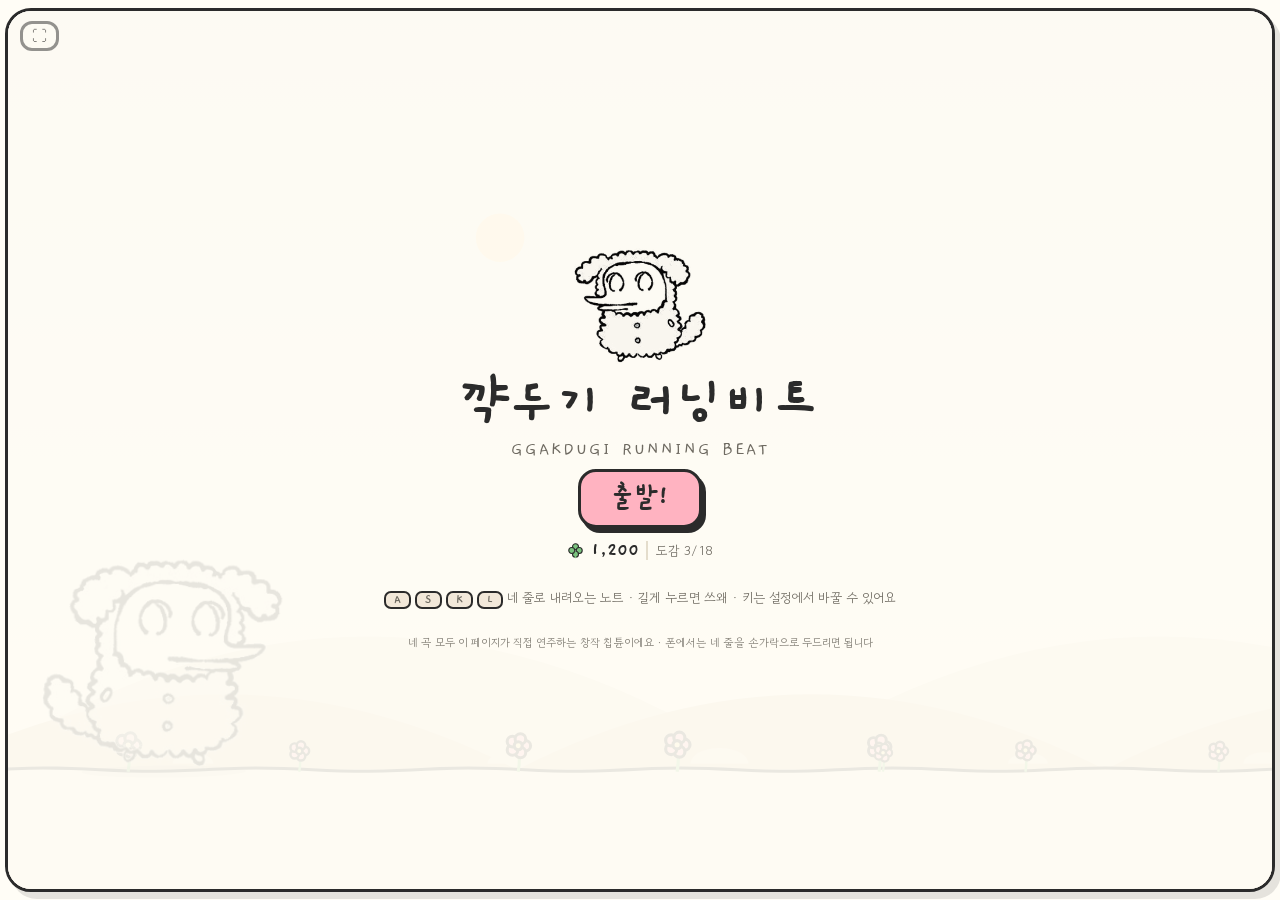
==== commit 34b88ff5: "타격 이펙트 추가, 전체화면 추가" ====
--- a/index.html
+++ b/index.html
@@ -15,6 +15,7 @@
 <div id="app">
   <div id="stage">
     <canvas id="cv"></canvas>
+    <button id="fsBtn" type="button" title="전체화면">⛶</button>
     <button id="pauseBtn" hidden>일시정지</button>
     <button id="skipBtn" hidden>건너뛰기 ▶▶</button>
     <p id="tapHint" hidden>탭하면 다음</p>
@@ -32,6 +33,7 @@
       <button class="btn" id="startBtn">출발!</button>
       <p class="wallet" id="wallet"></p>
       <p class="keys"><span class="kbd">A</span> <span class="kbd">S</span> <span class="kbd">K</span> <span class="kbd">L</span> 네 줄로 내려오는 노트 · 길게 누르면 쓰왜 · 키는 설정에서 바꿀 수 있어요</p>
+      <p class="credit">네 곡 모두 이 페이지가 직접 연주하는 창작 칩튠이에요 · 폰에서는 네 줄을 손가락으로 두드리면 됩니다</p>
     </section>
 
     <section class="screen" id="resultScreen" hidden>
@@ -79,7 +81,6 @@
       </div>
     </div>
   </div>
-  <footer><b>음악</b> 네 곡 모두 이 페이지가 Web Audio로 직접 연주하는 창작 칩튠 — 외부 음원 없음. 폰에서는 네 줄을 손가락으로 두드리면 됩니다.</footer>
 </div>
 <!-- 순서대로 읽혀야 합니다 -->
 <script defer src="js/data.js"></script>
--- a/css/style.css
+++ b/css/style.css
@@ -15,11 +15,13 @@
   body{margin:0;background:var(--cream);color:var(--ink);font-family:var(--body);
        -webkit-font-smoothing:antialiased;overflow:hidden;}
   #app{height:100%;display:flex;flex-direction:column;align-items:center;justify-content:center;
-       padding-inline:16px;padding-block:8px;box-sizing:border-box;gap:6px;}
-  #stage{position:relative;width:100%;max-width:960px;aspect-ratio:16/9;max-height:100%;
+       padding:8px;box-sizing:border-box;gap:0;}
+  #stage{position:relative;width:100%;height:100%;max-width:none;max-height:none;
          container-type:size;
          border:3px solid var(--ink);border-radius:26px;overflow:hidden;background:var(--cream);
          box-shadow:6px 7px 0 rgba(43,43,43,.12);}
+  body.fs #app{padding:0;}
+  body.fs #stage{border-radius:0;border-width:0;box-shadow:none;}
   canvas{display:block;width:100%;height:100%;touch-action:none;}
 
   .screen{position:absolute;inset:0;display:flex;flex-direction:column;align-items:center;
@@ -265,7 +267,7 @@
            font-size:17px;border:3px solid var(--ink);background:rgba(255,253,246,.9);border-radius:999px;
            padding:3px 18px 5px;cursor:pointer;animation:skipIn .5s both .4s;}
   @keyframes skipIn{0%{opacity:0;transform:translateY(8px)}100%{opacity:1;transform:none}}
-  #homeBar{position:absolute;top:10px;left:12px;right:12px;z-index:6;display:flex;align-items:center;
+  #homeBar{position:absolute;top:10px;left:58px;right:12px;z-index:6;display:flex;align-items:center;
            gap:8px;flex-wrap:wrap;}
   #homeBar span{display:flex;align-items:center;gap:5px;background:rgba(255,253,246,.92);
                 border:3px solid var(--ink);border-radius:999px;padding:2px 12px 4px;font-size:12.5px;
@@ -327,12 +329,17 @@
   #tapHint{position:absolute;bottom:20px;left:0;right:0;text-align:center;margin:0;z-index:6;
            font-size:12.5px;color:var(--ink-soft);pointer-events:none;animation:tapBlink 1.6s ease-in-out infinite;}
   @keyframes tapBlink{0%,100%{opacity:.35}50%{opacity:.95}}
+  #fsBtn{position:absolute;top:10px;left:12px;z-index:6;font-size:15px;line-height:1;
+         border:3px solid var(--ink);background:rgba(255,253,246,.8);border-radius:12px;
+         padding:4px 9px 5px;cursor:pointer;opacity:.5;transition:opacity .15s ease;}
+  #fsBtn:hover{opacity:1;}
+  body.fs #fsBtn{opacity:.25;}
   #pauseBtn{position:absolute;top:10px;right:12px;font-family:var(--display);font-weight:700;font-size:16px;
             border:3px solid var(--ink);background:rgba(255,253,246,.85);border-radius:12px;padding:2px 12px 4px;
             cursor:pointer;}
-  footer{font-size:11.5px;color:var(--ink-soft);text-align:center;max-width:720px;line-height:1.55;}
+  .credit{font-size:11px;color:var(--ink-soft);margin:0;max-width:520px;line-height:1.6;opacity:.85;}
   @media (prefers-reduced-motion:reduce){.mascot.sway{animation:none}}
-  @media (max-width:700px){ #stage{aspect-ratio:3/4;} }
+
   /* 무대가 낮아지면 타이틀 요소를 단계적으로 줄인다 */
   @container (max-height:430px){
     .screen{gap:7px;padding:10px 14px;}
@@ -350,6 +357,3 @@
     .tagline{display:none;}
     h1{font-size:clamp(20px,9cqh,28px);}
   }
-  @media (max-height:660px){footer{display:none}}
-  @media (max-height:600px){.keys{display:none} .mascot{width:clamp(52px,7vw,80px)}
-                            h1{font-size:clamp(23px,4vw,36px)} .screen{gap:8px}}
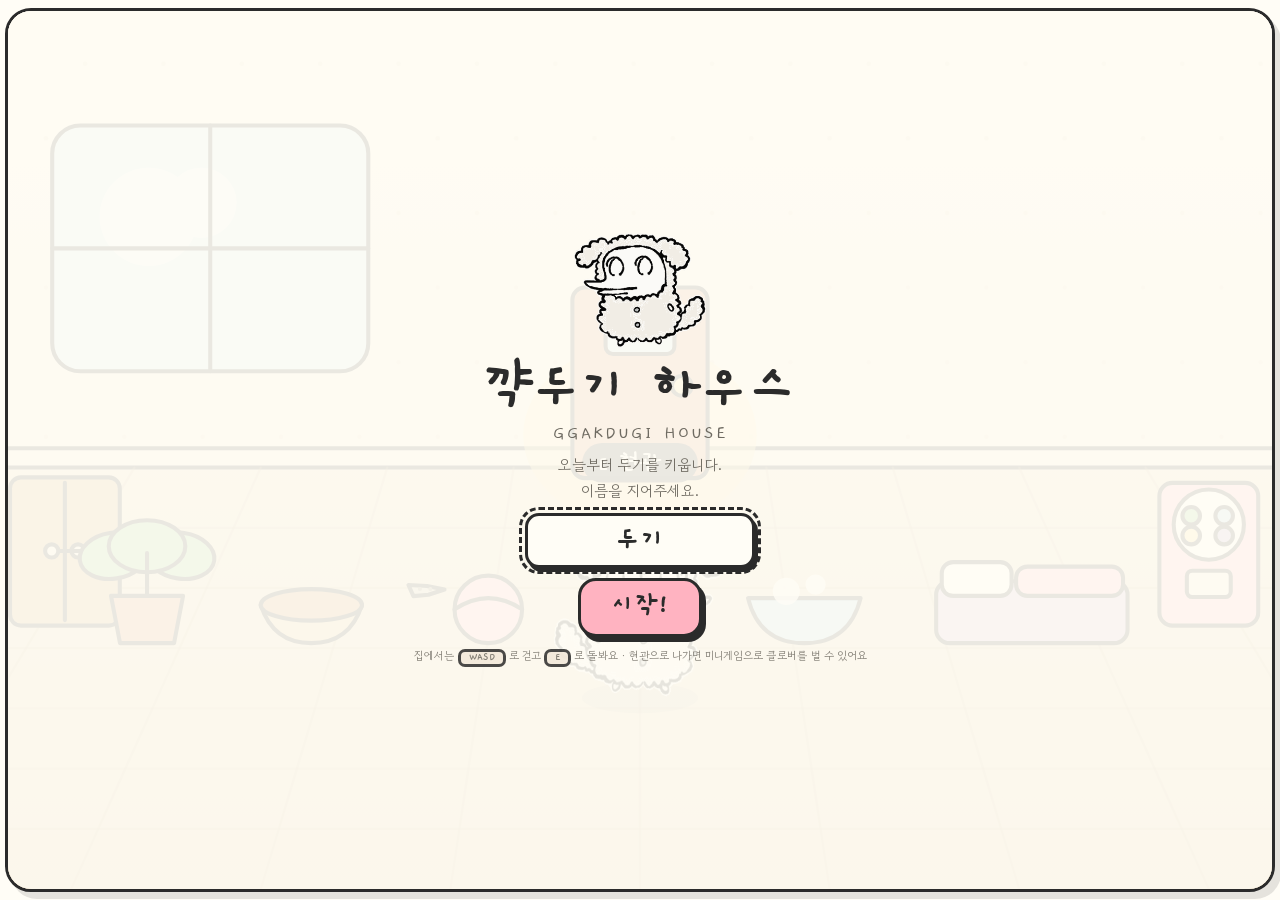
==== commit 5cd21057: "꺅두기 키우기로 기획 변경 (+꺅두기런 추가)" ====
--- a/index.html
+++ b/index.html
@@ -3,8 +3,8 @@
 <head>
 <meta charset="utf-8">
 <meta name="viewport" content="width=device-width, initial-scale=1, viewport-fit=cover">
-<title>꺅두기 러닝비트</title>
-<meta name="description" content="꺅두기가 달리며 박자를 밟는 웹 리듬게임. 두기 18종 도감과 클로버 뽑기.">
+<title>꺅두기 하우스</title>
+<meta name="description" content="꺅두기를 애기부터 어른까지 키우는 웹 게임. 집을 꾸미고, 리듬게임과 꺅두기런으로 클로버를 벌어요.">
 <link rel="icon" href="assets/clover.png">
 <link rel="preconnect" href="https://fonts.googleapis.com">
 <link rel="preconnect" href="https://fonts.gstatic.com" crossorigin>
@@ -12,32 +12,55 @@
 <link rel="stylesheet" href="css/style.css">
 </head>
 <body>
+
 <div id="app">
   <div id="stage">
     <canvas id="cv"></canvas>
-    <button id="fsBtn" type="button" title="전체화면">⛶</button>
-    <button id="pauseBtn" hidden>일시정지</button>
-    <button id="skipBtn" hidden>건너뛰기 ▶▶</button>
-    <p id="tapHint" hidden>탭하면 다음</p>
-    <div id="homeBar" hidden>
-      <span id="homeClover"></span>
-      <span class="hc">두기 · <b id="homeChar"></b></span>
-      <button id="homeSongBtn" type="button">노래 고르기</button>
-      <button id="homeSetBtn" type="button">설정</button>
-      <button id="homeTitleBtn" type="button">타이틀</button>
-    </div>
 
-    <section class="screen" id="titleScreen">
-      <img class="mascot sway" id="titleArt" alt="꺅두기">
-      <h1>꺅두기 러닝비트<span class="sub">GGAKDUGI RUNNING BEAT</span></h1>
-      <button class="btn" id="startBtn">출발!</button>
-      <p class="wallet" id="wallet"></p>
-      <p class="keys"><span class="kbd">A</span> <span class="kbd">S</span> <span class="kbd">K</span> <span class="kbd">L</span> 네 줄로 내려오는 노트 · 길게 누르면 쓰왜 · 키는 설정에서 바꿀 수 있어요</p>
-      <p class="credit">네 곡 모두 이 페이지가 직접 연주하는 창작 칩튠이에요 · 폰에서는 네 줄을 손가락으로 두드리면 됩니다</p>
+    <!-- 위쪽 상태바 -->
+    <header id="topbar">
+      <div class="who">
+        <span class="nm"><b id="barName">두기</b><i id="barStage">애기 두기</i></span>
+        <div class="exp"><div class="track"><div class="fill" id="expFill"></div></div>
+          <small id="expCap"></small></div>
+      </div>
+      <div class="stats" id="statRow">
+        <div class="stat"><span class="ic i-full"></span><div class="track"><div class="fill" id="st_full"></div></div></div>
+        <div class="stat"><span class="ic i-clean"></span><div class="track"><div class="fill" id="st_clean"></div></div></div>
+        <div class="stat"><span class="ic i-fun"></span><div class="track"><div class="fill" id="st_fun"></div></div></div>
+        <div class="stat"><span class="ic i-energy"></span><div class="track"><div class="fill" id="st_energy"></div></div></div>
+      </div>
+      <div class="right">
+        <span class="wallet" id="barClover"></span>
+        <span class="lookname">모습 · <b id="barLook">양 두기</b></span>
+        <nav class="tools">
+          <button id="outBtn"  type="button" title="외출">외출</button>
+          <button id="shopBtn" type="button" title="가구 상점">상점</button>
+          <button id="dexBtn"  type="button" title="옷장·도감">옷장</button>
+          <button id="setBtn"  type="button" title="설정">설정</button>
+          <button id="fsBtn"   type="button" title="전체화면">⛶</button>
+        </nav>
+      </div>
+    </header>
+
+    <button id="pauseBtn" type="button" hidden>일시정지</button>
+    <button id="skipBtn" type="button" hidden>건너뛰기</button>
+    <p id="tapHint" hidden>아무 곳이나 누르면 다음으로</p>
+
+    <!-- 처음 시작: 이름 짓기 -->
+    <section class="screen" id="introScreen" hidden>
+      <img class="mascot sway" src="assets/run.png" alt="꺅두기">
+      <h1>꺅두기 하우스<span class="sub">GGAKDUGI HOUSE</span></h1>
+      <p class="lead">오늘부터 두기를 키웁니다.<br>이름을 지어주세요.</p>
+      <input id="introName" class="nameinput big" type="text" maxlength="6" value="두기" aria-label="두기 이름">
+      <button class="btn" id="introGo">시작!</button>
+      <p class="credit">집에서는 <span class="kbd">WASD</span> 로 걷고 <span class="kbd">E</span> 로 돌봐요 ·
+        현관으로 나가면 미니게임으로 클로버를 벌 수 있어요</p>
     </section>
 
+    <!-- 리듬게임 결과 -->
     <section class="screen" id="resultScreen" hidden>
-      <img class="mascot" id="resultArt" alt="네잎클로버를 든 꺅두기">
+      <img class="mascot" id="resultArt" alt="">
       <div class="panel">
         <p class="grade" id="gradeText">세잎</p>
         <p class="score" id="scoreText">0</p>
@@ -52,42 +75,79 @@
         <p class="best" id="bestText"></p>
         <p class="reward" id="rewardText"></p>
       </div>
-      <div class="row" style="display:flex;gap:10px;flex-wrap:wrap;justify-content:center">
-        <button class="btn" id="retryBtn">한 번 더</button>
-        <button class="btn ghost" id="selectBtn">다른 곡</button>
-        <button class="btn ghost small" id="resultGachaBtn">뽑기</button>
+      <div class="row">
+        <button class="btn" id="againBtn">한 번 더</button>
+        <button class="btn ghost" id="homeBtn">집으로</button>
       </div>
     </section>
 
-    <section class="screen" id="pauseScreen" hidden>
-      <h1 style="font-size:clamp(24px,4.6vw,38px)">잠깐 쉬는 중</h1>
-      <p class="keys" id="pauseInfo"></p>
-      <div class="row" style="display:flex;gap:10px;flex-wrap:wrap;justify-content:center">
-        <button class="btn" id="resumeBtn">이어서</button>
-        <button class="btn ghost small" id="restartBtn">처음부터</button>
-        <button class="btn ghost small" id="pauseSetBtn">설정</button>
-        <button class="btn ghost small" id="quitBtn">그만</button>
+    <!-- 꺅두기런 결과 -->
+    <section class="screen" id="runResult" hidden>
+      <img class="mascot" id="runArt" alt="">
+      <h1 id="runTitle" style="font-size:clamp(26px,5vw,44px)">도착!</h1>
+      <div class="panel">
+        <p class="score" id="runScore">0</p>
+        <div class="tally">
+          <div><b>달린 거리</b><span id="rDist">0 m</span></div>
+          <div><b>젤리</b><span id="rJelly">0</span></div>
+          <div><b>최고 연속</b><span id="rCombo">0</span></div>
+          <div><b>등급</b><span id="rGrade">-</span></div>
+        </div>
+        <p class="best" id="runBest"></p>
+        <p class="reward" id="runReward"></p>
+      </div>
+      <div class="row">
+        <button class="btn" id="runAgain">한 번 더</button>
+        <button class="btn ghost" id="runHome">집으로</button>
       </div>
     </section>
 
-    <div id="countdown" hidden><span id="cdNum">3</span></div>
-    <div id="toast" hidden></div>
+    <!-- 일시정지 -->
+    <section class="screen" id="pauseScreen" hidden>
+      <h1 style="font-size:clamp(24px,4.6vw,38px)">잠깐 쉬는 중</h1>
+      <p class="tagline" id="pauseInfo"></p>
+      <div class="row">
+        <button class="btn" id="resumeBtn">이어서</button>
+        <button class="btn ghost small" id="quitBtn">집으로</button>
+      </div>
+    </section>
+
+    <!-- 공용 모달 -->
     <div class="modal" id="modal" hidden>
-      <div class="sheet" role="dialog" aria-modal="true" aria-labelledby="modalTitle">
-        <h2 id="modalTitle">누구로 달릴까</h2>
-        <div class="row" id="modalBody"></div>
-        <p class="keys" id="modalHint"></p>
+      <div class="sheet">
+        <h2 id="modalTitle">제목</h2>
+        <p class="hint" id="modalHint"></p>
+        <div id="modalBody"></div>
         <button class="btn ghost small" id="modalClose">확인</button>
       </div>
     </div>
+
+    <!-- 카운트다운 · 알림 -->
+    <div id="countdown" hidden><b id="cdNum">3</b></div>
+    <div id="toast" hidden></div>
+
+    <!-- 꺅두기런 폰 조작 -->
+    <div id="runPad" hidden>
+      <button id="rJump" type="button">점프</button>
+      <button id="rSkill" type="button">스킬</button>
+      <button id="rSlide" type="button">슬라이드</button>
+    </div>
   </div>
 </div>
+
 <!-- 순서대로 읽혀야 합니다 -->
+<script defer src="js/boot.js"></script>
 <script defer src="js/data.js"></script>
+<script defer src="js/grow.js"></script>
+<script defer src="js/save.js"></script>
 <script defer src="js/chart.js"></script>
 <script defer src="js/audio.js"></script>
-<script defer src="js/ui.js"></script>
 <script defer src="js/world.js"></script>
-<script defer src="js/render.js"></script>
+<script defer src="js/menus.js"></script>
+<script defer src="js/cut.js"></script>
+<script defer src="js/home.js"></script>
+<script defer src="js/rhythm.js"></script>
+<script defer src="js/run.js"></script>
+<script defer src="js/app.js"></script>
 </body>
 </html>
--- a/css/style.css
+++ b/css/style.css
@@ -1,5 +1,9 @@
 /* ── 기본값 (브라우저 리셋) ── */
 html{color-scheme:light;}
+:root{padding-top:env(safe-area-inset-top,0px);padding-bottom:env(safe-area-inset-bottom,0px);}
+body{margin:0;font-size:14px;}
+img{max-width:100%;}
+[hidden]{display:none!important;}
 :root{padding-top:env(safe-area-inset-top,0px);padding-bottom:env(safe-area-inset-bottom,0px);}
 body{margin:0;font-size:14px;}
 img{max-width:100%;}
@@ -95,7 +99,7 @@
   .dcard.soon{border-style:dashed;opacity:.6;cursor:default;}
   .dcard.soon .art b{font-family:var(--display);font-size:26px;color:var(--ink-soft);line-height:62px;}
   .newbadge{position:absolute;top:3px;right:-20px;transform:rotate(28deg);background:var(--pink);
-            border:2px solid var(--ink);font-family:var(--display);font-weight:700;font-size:10px;
+            border:3px solid var(--ink);font-family:var(--display);font-weight:700;font-size:10px;
             padding:0 22px 1px;}
   .shake{animation:shake .32s;}
   @keyframes shake{0%,100%{transform:translateX(0)}25%{transform:translateX(-5px)}75%{transform:translateX(5px)}}
@@ -113,7 +117,7 @@
   .smeta{font-size:11.5px;color:var(--ink-soft);}
   .sbest{font-size:11.5px;color:var(--ink-soft);font-variant-numeric:tabular-nums;}
   .levels{display:grid;grid-template-columns:repeat(2,minmax(58px,1fr));gap:4px;flex:none;}
-  .lv{border:2.5px solid var(--ink);border-radius:10px;background:var(--cream);cursor:pointer;
+  .lv{border:3px solid var(--ink);border-radius:10px;background:var(--cream);cursor:pointer;
       padding:1px 6px 2px;display:flex;flex-direction:column;align-items:center;line-height:1.05;
       font-family:var(--body);}
   .lv b{font-family:var(--display);font-size:13px;}
@@ -126,6 +130,25 @@
   @media (max-width:560px){
     .songrow{flex-wrap:wrap;} .levels{grid-template-columns:repeat(4,1fr);width:100%;}
   }
+
+  /* 캐릭터 상세 */
+  .detail{width:100%;display:flex;gap:14px;align-items:stretch;flex-wrap:wrap;}
+  .detail .art{flex:1 1 200px;min-height:190px;border:3px solid var(--ink);border-radius:20px;
+               display:flex;align-items:center;justify-content:center;position:relative;overflow:hidden;}
+  .detail .art img{height:78%;width:auto;position:relative;z-index:1;}
+  .detail .art i{position:absolute;inset:-30%;background:
+      repeating-conic-gradient(from 0deg, rgba(255,255,255,.55) 0deg 12deg, rgba(255,255,255,0) 12deg 24deg);
+      animation:spinRay 26s linear infinite;}
+  @keyframes spinRay{to{transform:rotate(360deg)}}
+  .detail .info{flex:1 1 220px;display:flex;flex-direction:column;gap:7px;justify-content:center;}
+  .detail .rk{display:inline-flex;align-items:center;gap:6px;align-self:flex-start;
+              border:3px solid var(--ink);border-radius:999px;padding:1px 12px 3px;font-size:12px;}
+  .detail .rk .stars{color:#C8A94B;letter-spacing:-1px;}
+  .detail h3{font-family:var(--display);font-weight:700;font-size:clamp(24px,4.4vw,34px);margin:0;line-height:1.05;}
+  .detail .desc{font-size:13px;color:var(--ink-soft);line-height:1.65;}
+  .detail .facts{display:flex;flex-direction:column;gap:3px;font-size:12px;color:var(--ink-soft);}
+  .detail .facts span b{font-family:var(--display);font-size:14px;color:var(--ink);}
+  .detail .row{display:flex;gap:8px;flex-wrap:wrap;margin-top:3px;}
 
   /* 뽑기 */
   .gacha{width:100%;display:flex;flex-direction:column;gap:10px;align-items:center;}
@@ -163,7 +186,7 @@
         border:3px solid var(--rc,#A9D9F0);animation:ringOut .8s ease-out both;pointer-events:none;}
   @keyframes ringOut{0%{transform:scale(.3);opacity:.95}100%{transform:scale(8);opacity:0}}
   .spark{position:absolute;left:50%;top:50%;width:8px;height:8px;background:#FFD36E;
-         border:2px solid var(--ink);border-radius:50%;animation:sparkOut .75s ease-out both;pointer-events:none;}
+         border:3px solid var(--ink);border-radius:50%;animation:sparkOut .75s ease-out both;pointer-events:none;}
   @keyframes sparkOut{0%{transform:translate(0,0) scale(.3);opacity:1}
                       100%{transform:translate(var(--dx),var(--dy)) scale(1);opacity:0}}
   .shakeSheet{animation:sheetShake .45s;}
@@ -204,7 +227,7 @@
   @media (prefers-reduced-motion:reduce){ .gcard,.orb,.flash,.banner,.ring,.spark{animation:none!important}
     .gcard.shine::after{animation:none} .shakeSheet{animation:none} }
 
-  .modal{position:absolute;inset:0;z-index:5;display:flex;align-items:center;justify-content:center;
+  .modal{position:absolute;inset:0;z-index:20;display:flex;align-items:center;justify-content:center;
          background:rgba(43,43,43,.38);padding:16px;box-sizing:border-box;}
   .modal[hidden]{display:none!important;}
   .sheet{background:var(--cream);border:3px solid var(--ink);border-radius:22px;box-shadow:6px 7px 0 var(--ink);
@@ -216,10 +239,10 @@
   .rgroup{width:100%;display:flex;flex-direction:column;gap:6px;margin-bottom:4px;}
   .rlabel{font-family:var(--display);font-weight:700;font-size:15px;display:flex;align-items:center;gap:6px;
           justify-content:center;}
-  .rlabel i{width:11px;height:11px;border:2px solid var(--ink);border-radius:50%;display:inline-block;}
+  .rlabel i{width:11px;height:11px;border:3px solid var(--ink);border-radius:50%;display:inline-block;}
   .rlabel span{font-family:var(--body);font-weight:400;font-size:11.5px;color:var(--ink-soft);}
   .card{position:relative;}
-  .card .rr{position:absolute;top:-9px;right:-6px;font-size:10px;border:2px solid var(--ink);
+  .card .rr{position:absolute;top:-9px;right:-6px;font-size:10px;border:3px solid var(--ink);
             border-radius:999px;padding:0 6px 1px;white-space:nowrap;}
   .card.soon{opacity:.55;cursor:default;border-style:dashed;justify-content:center;}
   .card.soon .q{font-family:var(--display);font-weight:700;font-size:26px;line-height:56px;color:var(--ink-soft);}
@@ -251,7 +274,7 @@
   .chip[data-d="nightmare"][aria-pressed="true"]{background:var(--grape);}
 
   .keys{font-size:13px;color:var(--ink-soft);line-height:1.8;}
-  .kbd{font-family:var(--display);font-weight:700;border:2px solid var(--ink);border-radius:7px;
+  .kbd{font-family:var(--display);font-weight:700;border:3px solid var(--ink);border-radius:7px;
        padding:0 8px 1px;background:var(--wool);}
 
   .panel{border:3px solid var(--ink);border-radius:20px;background:var(--cream);padding:12px 18px 14px;
@@ -278,14 +301,14 @@
                   padding:2px 14px 4px;cursor:pointer;}
   #homeBar #homeSongBtn{margin-left:auto;background:var(--pink);}
   #homeBar #homeTitleBtn{margin-left:0;}
-  #countdown{position:absolute;inset:0;z-index:7;display:flex;align-items:center;justify-content:center;
+  #countdown{position:absolute;inset:0;z-index:30;display:flex;align-items:center;justify-content:center;
              background:rgba(255,253,246,.55);pointer-events:none;}
   #countdown[hidden]{display:none!important;}
   #cdNum{font-family:var(--display);font-weight:700;font-size:clamp(64px,16vw,140px);color:var(--ink);
          animation:cdPop .45s ease-out;}
   @keyframes cdPop{0%{transform:scale(1.9);opacity:0}45%{opacity:1}100%{transform:scale(1);opacity:1}}
 
-  #toast{position:absolute;left:50%;top:52px;transform:translateX(-50%);z-index:8;
+  #toast{position:absolute;left:50%;top:52px;transform:translateX(-50%);z-index:40;
          background:var(--cream);border:3px solid var(--ink);border-radius:18px;
          box-shadow:4px 5px 0 var(--ink);padding:9px 18px 11px;text-align:center;
          animation:toastIn .45s cubic-bezier(.2,1.4,.5,1) both;max-width:88%;}
@@ -296,19 +319,23 @@
                      100%{opacity:1;transform:translate(-50%,0) scale(1)}}
 
   /* 설정 */
-  .setlist{width:100%;display:flex;flex-direction:column;gap:13px;}
-  .setrow{display:flex;flex-direction:column;gap:5px;border:3px solid var(--ink);border-radius:16px;
-          background:var(--cream);padding:9px 13px 11px;}
+  .setlist{width:100%;display:flex;flex-direction:column;gap:12px;}
+  .setgroup{border:3px solid var(--ink);border-radius:18px;background:var(--cream);
+            padding:8px 14px 12px;display:flex;flex-direction:column;gap:9px;}
+  .setgroup > h5{font-family:var(--display);font-weight:700;font-size:13px;letter-spacing:2px;
+                 color:var(--ink-soft);margin:0;text-transform:none;}
+  .setrow{display:flex;flex-direction:column;gap:3px;padding-top:7px;border-top:3px dashed #E7DFCD;}
+  .setgroup > .setrow:first-of-type{border-top:0;padding-top:0;}
   .setrow > .lbl{display:flex;justify-content:space-between;align-items:baseline;gap:8px;}
-  .setrow .lbl b{font-family:var(--display);font-weight:700;font-size:17px;}
+  .setrow .lbl b{font-family:var(--display);font-weight:700;font-size:16px;}
   .setrow .lbl span{font-size:11.5px;color:var(--ink-soft);font-variant-numeric:tabular-nums;}
-  .setrow .hint{font-size:11px;color:var(--ink-soft);line-height:1.5;}
+  .setrow .hint{font-size:10.5px;color:var(--ink-soft);line-height:1.45;opacity:.9;}
   .keyrow{display:flex;gap:7px;flex-wrap:wrap;}
-  .keybtn{flex:1 1 0;min-width:56px;border:3px solid var(--ink);border-radius:12px;background:var(--wool);
-          font-family:var(--display);font-weight:700;font-size:20px;padding:3px 0 5px;cursor:pointer;}
+  .keybtn{flex:1 1 0;min-width:52px;border:3px solid var(--ink);border-radius:11px;background:var(--wool);
+          font-family:var(--display);font-weight:700;font-size:19px;padding:2px 0 4px;cursor:pointer;}
   .keybtn.wait{background:var(--pink);animation:tapBlink .8s ease-in-out infinite;}
   .keybtn small{display:block;font-family:var(--body);font-weight:400;font-size:10px;color:var(--ink-soft);}
-  input[type=range]{width:100%;accent-color:var(--clover);height:22px;}
+  input[type=range]{width:100%;accent-color:var(--clover);height:20px;margin:0;}
   .skinrow{display:flex;gap:7px;flex-wrap:wrap;}
   .skinbtn{border:3px solid var(--ink);border-radius:12px;background:var(--cream);cursor:pointer;
            padding:4px 10px 6px;font-family:var(--body);display:flex;flex-direction:column;gap:3px;align-items:center;}
@@ -316,7 +343,7 @@
   .skinbtn[disabled]{opacity:.45;cursor:default;}
   .skinbtn .nm{font-family:var(--display);font-weight:700;font-size:14px;}
   .swatch{display:flex;gap:3px;}
-  .swatch i{width:13px;height:13px;border:2px solid var(--ink);border-radius:4px;display:block;}
+  .swatch i{width:13px;height:13px;border:3px solid var(--ink);border-radius:4px;display:block;}
   .skinbtn small{font-size:9.5px;color:var(--ink-soft);}
 
   /* 도감 진행 */
@@ -357,3 +384,120 @@
     .tagline{display:none;}
     h1{font-size:clamp(20px,9cqh,28px);}
   }
+
+/* ══════════════════════════════════════════════════════════
+   두기 키우기 — 상태바 · 상점 · 외출 · 처음 화면
+   ══════════════════════════════════════════════════════════ */
+
+/* 위쪽 상태바 */
+#topbar{position:absolute;left:0;right:0;top:0;z-index:6;display:flex;align-items:center;
+        gap:10px;padding:8px 10px;box-sizing:border-box;flex-wrap:wrap;
+        background:linear-gradient(rgba(255,253,246,.94),rgba(255,253,246,.72));
+        border-bottom:3px solid var(--ink);}
+#topbar[hidden]{display:none!important;}
+#topbar .who{display:flex;flex-direction:column;gap:3px;min-width:136px;padding-top:1px;}
+#topbar .nm{display:flex;align-items:baseline;gap:6px;}
+#topbar .nm b{font-family:var(--display);font-size:21px;line-height:1.15;}
+#topbar .nm i{font-style:normal;font-size:11px;color:var(--ink-soft);}
+#topbar .exp{display:flex;flex-direction:column;gap:1px;}
+#topbar .exp .track{width:132px;height:9px;border:3px solid var(--ink);border-radius:99px;
+                    background:var(--cream);overflow:hidden;box-sizing:border-box;}
+#topbar .exp .fill{height:100%;background:var(--clover);transition:width .3s ease;}
+#topbar .exp small{font-size:10px;color:var(--ink-soft);}
+
+.stats{display:flex;gap:7px;flex:1 1 auto;justify-content:center;flex-wrap:wrap;}
+.stat{display:flex;align-items:center;gap:4px;}
+.stat .track{width:52px;height:11px;border:3px solid var(--ink);border-radius:99px;
+             background:var(--cream);overflow:hidden;box-sizing:border-box;}
+.stat .fill{height:100%;transition:width .3s ease;}
+#st_full{background:#F5B971;} #st_clean{background:#A9D9F0;}
+#st_fun{background:#FFB3C1;}  #st_energy{background:#7BC47F;}
+.stat.low .track{animation:lowblink 1.1s ease-in-out infinite;}
+@keyframes lowblink{0%,100%{box-shadow:0 0 0 0 rgba(201,169,169,0)}50%{box-shadow:0 0 0 3px rgba(201,169,169,.55)}}
+.stat .ic{width:17px;height:17px;flex:none;border:3px solid var(--ink);border-radius:50%;box-sizing:border-box;}
+.i-full{background:#F5B971;} .i-clean{background:#A9D9F0;}
+.i-fun{background:#FFB3C1;}  .i-energy{background:#7BC47F;}
+
+#topbar .right{display:flex;align-items:center;gap:8px;flex-wrap:wrap;justify-content:flex-end;}
+#topbar .wallet{display:flex;align-items:center;gap:5px;margin:0;font-size:12px;}
+#topbar .wallet b{font-family:var(--display);font-size:20px;}
+#topbar .lookname{font-size:11px;color:var(--ink-soft);}
+#topbar .lookname b{font-family:var(--display);font-size:15px;color:var(--ink);}
+#topbar .tools{display:flex;gap:5px;}
+#topbar .tools button{font-family:var(--display);font-weight:700;font-size:15px;
+       border:3px solid var(--ink);background:var(--cream);color:var(--ink);border-radius:12px;
+       padding:1px 11px 3px;cursor:pointer;box-shadow:2px 3px 0 var(--ink);}
+#topbar .tools button:active{transform:translate(2px,3px);box-shadow:0 0 0 var(--ink);}
+#outBtn{background:var(--pink);}
+@container (max-width: 640px){
+  #topbar .lookname{display:none;}
+  #topbar .exp .track{width:96px;}
+  .stat .track{width:34px;}
+}
+
+/* 처음 화면 */
+.lead{margin:0;font-size:15px;color:var(--ink-soft);line-height:1.7;}
+.nameinput{font-family:var(--display);font-weight:700;font-size:20px;text-align:center;
+           border:3px solid var(--ink);border-radius:14px;background:var(--cream);color:var(--ink);
+           padding:4px 12px 7px;width:150px;box-shadow:3px 4px 0 var(--ink);}
+.nameinput.big{font-size:30px;width:200px;}
+.nameinput:focus{outline:3px dashed var(--ink);outline-offset:3px;}
+
+/* 가구 상점 */
+.shopgrid{display:grid;grid-template-columns:repeat(auto-fill,minmax(124px,1fr));gap:9px;width:100%;}
+.shopcard{position:relative;border:3px solid var(--ink);border-radius:18px;background:var(--cream);
+          padding:8px 7px 9px;display:flex;flex-direction:column;align-items:center;gap:3px;
+          cursor:pointer;font-family:var(--body);transition:transform .12s ease;}
+.shopcard:hover{transform:translateY(-3px) rotate(-.6deg);}
+.shopcard .pic{height:74px;display:flex;align-items:flex-end;}
+.shopcard canvas{width:74px;height:74px;}
+.shopcard .nm{font-family:var(--display);font-weight:700;font-size:16px;line-height:1.1;}
+.shopcard .meta{font-size:11px;color:var(--ink-soft);text-align:center;line-height:1.35;min-height:2.6em;}
+.shopcard .price{display:flex;align-items:center;gap:4px;font-family:var(--display);font-size:17px;
+                 border-top:3px dotted #E4DDCC;width:100%;justify-content:center;padding-top:3px;}
+.shopcard.own{background:linear-gradient(#FFFDF6,#EAF3E4);}
+.shopcard.own .price{color:var(--clover);}
+.shopcard.poor{opacity:.6;}
+
+/* 외출 */
+.outinfo{margin:0;font-size:13px;color:var(--ink-soft);text-align:center;line-height:1.7;}
+.outinfo b{font-family:var(--display);font-size:19px;color:var(--ink);}
+.outrow{display:grid;grid-template-columns:repeat(auto-fit,minmax(170px,1fr));gap:11px;width:100%;}
+.outcard{border:3px solid var(--ink);border-radius:20px;background:var(--cream);cursor:pointer;
+         padding:12px 10px 13px;display:flex;flex-direction:column;align-items:center;gap:3px;
+         font-family:var(--body);box-shadow:4px 5px 0 var(--ink);transition:transform .12s ease,box-shadow .12s ease;}
+.outcard:hover{transform:translate(1px,2px);box-shadow:2px 3px 0 var(--ink);}
+.outcard .ic{font-size:30px;line-height:1;}
+.outcard .nm{font-family:var(--display);font-weight:700;font-size:23px;}
+.outcard .meta{font-size:12px;color:var(--ink-soft);}
+.outcard .pay{font-size:11.5px;color:var(--clover);font-family:var(--display);font-size:15px;}
+.outcard.o-rhythm{background:linear-gradient(#FFFDF6,#DFF0FA);}
+.outcard.o-run{background:linear-gradient(#FFFDF6,#FFE3E9);}
+
+/* 결과 보상 줄 */
+.reward{display:flex;flex-direction:column;align-items:center;gap:1px;margin:7px 0 0;
+        font-size:13px;color:var(--ink-soft);}
+.reward b{font-family:var(--display);font-size:20px;color:var(--clover);
+          -webkit-text-stroke:.6px var(--ink);}
+.reward small{font-size:11px;}
+
+/* 꺅두기런 폰 조작 */
+#runPad{position:absolute;left:0;right:0;bottom:0;display:flex;gap:8px;padding:10px;
+        box-sizing:border-box;z-index:7;pointer-events:none;}
+#runPad[hidden]{display:none!important;}
+#runPad button{flex:1;pointer-events:auto;border:3px solid var(--ink);border-radius:18px;
+       background:rgba(255,253,246,.72);font-family:var(--display);font-weight:700;font-size:20px;
+       color:var(--ink);padding:10px 0 13px;box-shadow:3px 4px 0 rgba(43,43,43,.3);}
+#runPad button:active{transform:translate(3px,4px);box-shadow:0 0 0;background:var(--wool);}
+#rSkill{flex:.7;background:rgba(255,179,193,.8);}
+
+/* 알림 토스트 */
+#toast{position:absolute;left:50%;top:14%;transform:translateX(-50%);z-index:40;
+       background:var(--cream);border:3px solid var(--ink);border-radius:18px;
+       padding:7px 18px 9px;box-shadow:4px 5px 0 var(--ink);text-align:center;
+       display:flex;flex-direction:column;gap:1px;max-width:76%;}
+#toast[hidden]{display:none!important;}
+#toast b{font-family:var(--display);font-size:20px;}
+#toast span{font-size:12px;color:var(--ink-soft);}
+#toast.pop{animation:toastPop .35s cubic-bezier(.2,1.5,.5,1);}
+@keyframes toastPop{0%{transform:translateX(-50%) scale(.6);opacity:0}100%{transform:translateX(-50%) scale(1);opacity:1}}
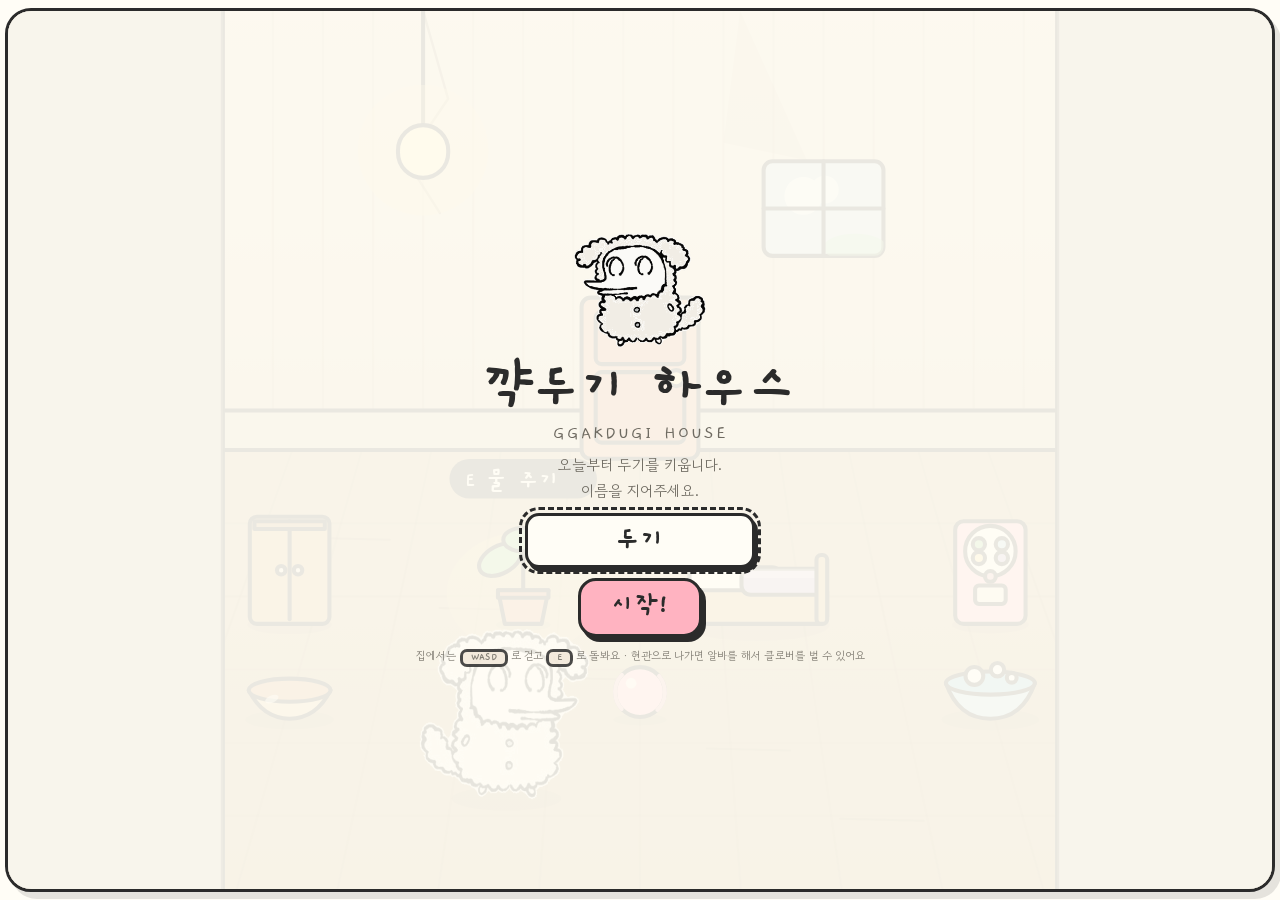
==== commit bdf03145: "ui 및 외출 게임 수정 및 기획 수정" ====
--- a/index.html
+++ b/index.html
@@ -24,6 +24,7 @@
         <div class="exp"><div class="track"><div class="fill" id="expFill"></div></div>
           <small id="expCap"></small></div>
       </div>
+      <div class="love" id="loveBox" title="애정도"><span id="loveHearts"></span></div>
       <div class="stats" id="statRow">
         <div class="stat"><span class="ic i-full"></span><div class="track"><div class="fill" id="st_full"></div></div></div>
         <div class="stat"><span class="ic i-clean"></span><div class="track"><div class="fill" id="st_clean"></div></div></div>
@@ -32,9 +33,9 @@
       </div>
       <div class="right">
         <span class="wallet" id="barClover"></span>
-        <span class="lookname">모습 · <b id="barLook">양 두기</b></span>
+        <span class="lookname">모습 · <b id="barLook">양 두기</b><br>집 · <b id="barHouse">낡은 방</b></span>
         <nav class="tools">
-          <button id="outBtn"  type="button" title="외출">외출</button>
+          <button id="outBtn"  type="button" title="알바하러 가기">알바</button>
           <button id="shopBtn" type="button" title="가구 상점">상점</button>
           <button id="dexBtn"  type="button" title="옷장·도감">옷장</button>
           <button id="setBtn"  type="button" title="설정">설정</button>
@@ -55,7 +56,7 @@
       <input id="introName" class="nameinput big" type="text" maxlength="6" value="두기" aria-label="두기 이름">
       <button class="btn" id="introGo">시작!</button>
       <p class="credit">집에서는 <span class="kbd">WASD</span> 로 걷고 <span class="kbd">E</span> 로 돌봐요 ·
-        현관으로 나가면 미니게임으로 클로버를 벌 수 있어요</p>
+        현관으로 나가면 알바를 해서 클로버를 벌 수 있어요</p>
     </section>
 
     <!-- 리듬게임 결과 -->
@@ -89,7 +90,7 @@
         <p class="score" id="runScore">0</p>
         <div class="tally">
           <div><b>달린 거리</b><span id="rDist">0 m</span></div>
-          <div><b>젤리</b><span id="rJelly">0</span></div>
+          <div><b>주운 동전</b><span id="rJelly">0</span></div>
           <div><b>최고 연속</b><span id="rCombo">0</span></div>
           <div><b>등급</b><span id="rGrade">-</span></div>
         </div>
@@ -126,6 +127,9 @@
     <div id="countdown" hidden><b id="cdNum">3</b></div>
     <div id="toast" hidden></div>
 
+    <!-- 아래 돌봄 버튼 -->
+    <div id="careBar"></div>
+
     <!-- 꺅두기런 폰 조작 -->
     <div id="runPad" hidden>
       <button id="rJump" type="button">점프</button>
--- a/css/style.css
+++ b/css/style.css
@@ -501,3 +501,63 @@
 #toast span{font-size:12px;color:var(--ink-soft);}
 #toast.pop{animation:toastPop .35s cubic-bezier(.2,1.5,.5,1);}
 @keyframes toastPop{0%{transform:translateX(-50%) scale(.6);opacity:0}100%{transform:translateX(-50%) scale(1);opacity:1}}
+
+/* 애정도 */
+.love{display:flex;align-items:center;gap:2px;font-size:13px;}
+.love i{font-style:normal;font-size:15px;line-height:1;filter:grayscale(1);opacity:.35;}
+.love i.on{filter:none;opacity:1;}
+
+/* 아래 돌봄 버튼 바 */
+#careBar{position:absolute;left:0;right:0;bottom:0;z-index:6;display:flex;gap:6px;
+         padding:8px 10px;box-sizing:border-box;justify-content:center;flex-wrap:wrap;
+         background:linear-gradient(rgba(255,253,246,.05),rgba(255,253,246,.92));}
+#careBar[hidden]{display:none!important;}
+.carebtn{position:relative;display:flex;flex-direction:column;align-items:center;gap:1px;
+         border:3px solid var(--ink);border-radius:16px;background:var(--cream);cursor:pointer;
+         padding:5px 12px 7px;font-family:var(--body);box-shadow:3px 4px 0 var(--ink);
+         transition:transform .1s ease, box-shadow .1s ease;min-width:64px;}
+.carebtn:hover{transform:translate(1px,2px);box-shadow:2px 3px 0 var(--ink);}
+.carebtn:active{transform:translate(3px,4px);box-shadow:0 0 0 var(--ink);}
+.carebtn b{font-family:var(--display);font-size:16px;line-height:1.1;}
+.carebtn i{font-style:normal;font-size:10px;color:var(--ink-soft);}
+.carebtn .ic{width:22px;height:22px;border:3px solid var(--ink);border-radius:50%;box-sizing:border-box;}
+.carebtn.off{opacity:.45;}
+.carebtn.want{background:#FFF3D6;animation:wantPulse 1.2s ease-in-out infinite;}
+.carebtn.want::after{content:'!';position:absolute;top:-9px;right:-7px;width:19px;height:19px;
+      border:3px solid var(--ink);border-radius:50%;background:var(--pink);
+      font-family:var(--display);font-weight:700;font-size:13px;line-height:15px;text-align:center;}
+@keyframes wantPulse{0%,100%{box-shadow:3px 4px 0 var(--ink)}50%{box-shadow:3px 4px 0 var(--ink),0 0 0 4px rgba(255,179,193,.55)}}
+.c-feed{background:#F5B971;} .c-wash{background:#A9D9F0;} .c-play{background:#FFB3C1;}
+.c-sleep{background:#B9A7D9;} .c-water{background:#8CCB86;} .c-clean{background:#D9C4A0;}
+
+/* 알바 고르기 */
+.jobrow{display:grid;grid-template-columns:repeat(auto-fit,minmax(196px,1fr));gap:12px;width:100%;}
+.jobcard{position:relative;border:3px solid var(--ink);border-radius:22px;cursor:pointer;overflow:hidden;
+         padding:0 0 12px;display:flex;flex-direction:column;align-items:center;gap:4px;
+         font-family:var(--body);background:var(--cream);box-shadow:5px 6px 0 var(--ink);
+         transition:transform .12s ease,box-shadow .12s ease;}
+.jobcard:hover{transform:translate(2px,3px);box-shadow:3px 4px 0 var(--ink);}
+.jobcard .sign{width:100%;padding:5px 0 7px;font-family:var(--display);font-weight:700;font-size:14px;
+               border-bottom:3px solid var(--ink);letter-spacing:1px;}
+.jobcard canvas{width:104px;height:78px;margin:4px 0 -2px;}
+.jobcard .nm{font-family:var(--display);font-weight:700;font-size:24px;line-height:1;}
+.jobcard .meta{font-size:12px;color:var(--ink-soft);}
+.jobcard .pay{font-size:11.5px;color:var(--ink-soft);border-top:3px dotted #E4DDCC;margin-top:4px;
+              padding-top:5px;width:86%;}
+.jobcard .go{margin-top:6px;font-family:var(--display);font-weight:700;font-size:17px;
+             border:3px solid var(--ink);border-radius:13px;background:var(--pink);padding:1px 16px 3px;}
+
+/* 집 업그레이드 */
+.house{display:flex;gap:12px;align-items:center;border:3px solid var(--ink);border-radius:20px;
+       background:linear-gradient(#FFFDF6,#F6EFE0);padding:10px 12px;width:100%;box-sizing:border-box;}
+.house canvas{width:96px;height:72px;flex:none;}
+.house .info{display:flex;flex-direction:column;gap:2px;flex:1;min-width:0;}
+.house .info b{font-family:var(--display);font-size:21px;}
+.house .info span{font-size:12px;color:var(--ink-soft);}
+.house .info .now{font-size:11.5px;color:var(--clover);}
+.house .btn{flex:none;}
+.housesteps{display:flex;gap:5px;margin-top:3px;}
+.housesteps i{width:24px;height:7px;border:3px solid var(--ink);border-radius:99px;box-sizing:border-box;}
+.housesteps i.on{background:var(--clover);}
+
+.paytop{font-family:var(--display);font-size:15px;color:var(--ink);letter-spacing:1px;}
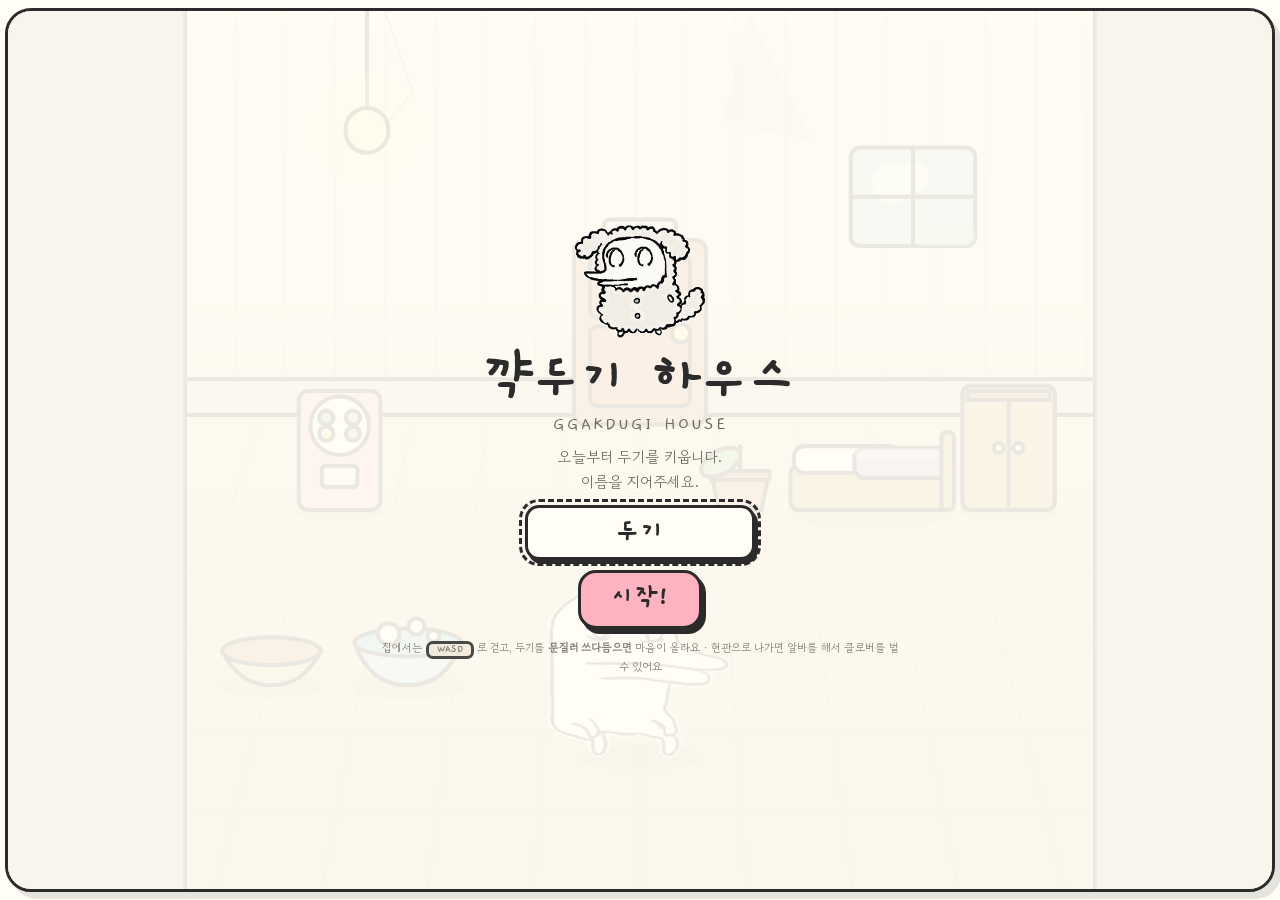
==== commit 21fb96fb: "진행 시스템 교체, 알바 추가, 상호작용 추가" ====
--- a/index.html
+++ b/index.html
@@ -35,10 +35,12 @@
         <span class="wallet" id="barClover"></span>
         <span class="lookname">모습 · <b id="barLook">양 두기</b><br>집 · <b id="barHouse">낡은 방</b></span>
         <nav class="tools">
-          <button id="outBtn"  type="button" title="알바하러 가기">알바</button>
-          <button id="shopBtn" type="button" title="가구 상점">상점</button>
-          <button id="dexBtn"  type="button" title="옷장·도감">옷장</button>
-          <button id="setBtn"  type="button" title="설정">설정</button>
+          <button id="outBtn"   type="button" title="알바하러 가기">알바</button>
+          <button id="shopBtn"  type="button" title="상점">상점</button>
+          <button id="dexBtn"   type="button" title="옷장·도감">옷장</button>
+          <button id="decoBtn"  type="button" title="가구 옮기기">꾸미기</button>
+          <button id="dailyBtn" type="button" title="오늘의 할 일">할 일</button>
+          <button id="setBtn"   type="button" title="설정">설정</button>
           <button id="fsBtn"   type="button" title="전체화면">⛶</button>
         </nav>
       </div>
@@ -55,7 +57,7 @@
       <p class="lead">오늘부터 두기를 키웁니다.<br>이름을 지어주세요.</p>
       <input id="introName" class="nameinput big" type="text" maxlength="6" value="두기" aria-label="두기 이름">
       <button class="btn" id="introGo">시작!</button>
-      <p class="credit">집에서는 <span class="kbd">WASD</span> 로 걷고 <span class="kbd">E</span> 로 돌봐요 ·
+      <p class="credit">집에서는 <span class="kbd">WASD</span> 로 걷고, 두기를 <b>문질러 쓰다듬으면</b> 마음이 올라요 ·
         현관으로 나가면 알바를 해서 클로버를 벌 수 있어요</p>
     </section>
 
@@ -127,8 +129,16 @@
     <div id="countdown" hidden><b id="cdNum">3</b></div>
     <div id="toast" hidden></div>
 
+    <!-- 오늘의 할 일 -->
+    <aside id="dailyPanel" hidden>
+      <h3>오늘의 할 일</h3>
+      <div id="dailyList"></div>
+      <p class="hint">매일 새로 생겨요</p>
+    </aside>
+
     <!-- 아래 돌봄 버튼 -->
     <div id="careBar"></div>
+    <button id="miniClose" type="button" hidden>그만하기</button>
 
     <!-- 꺅두기런 폰 조작 -->
     <div id="runPad" hidden>
@@ -150,8 +160,10 @@
 <script defer src="js/menus.js"></script>
 <script defer src="js/cut.js"></script>
 <script defer src="js/home.js"></script>
+<script defer src="js/care.js"></script>
 <script defer src="js/rhythm.js"></script>
 <script defer src="js/run.js"></script>
+<script defer src="js/cafe.js"></script>
 <script defer src="js/app.js"></script>
 </body>
 </html>
--- a/css/style.css
+++ b/css/style.css
@@ -561,3 +561,47 @@
 .housesteps i.on{background:var(--clover);}
 
 .paytop{font-family:var(--display);font-size:15px;color:var(--ink);letter-spacing:1px;}
+
+/* 탭 */
+.tabs{display:flex;gap:6px;width:100%;justify-content:center;flex-wrap:wrap;}
+.tab{font-family:var(--display);font-weight:700;font-size:16px;border:3px solid var(--ink);
+     background:var(--cream);border-radius:14px;padding:2px 14px 4px;cursor:pointer;}
+.tab.on{background:var(--pink);box-shadow:3px 4px 0 var(--ink);}
+.shopcard.sel{box-shadow:0 0 0 3px var(--clover) inset;}
+.shopcard.locked{opacity:.65;border-style:dashed;}
+.shopcard .meta i{font-style:normal;color:var(--clover);font-size:10.5px;}
+.swatchbig{width:72px;height:56px;border:3px solid var(--ink);border-radius:12px;display:block;}
+.bagrow{display:flex;gap:8px;align-items:center;flex-wrap:wrap;width:100%;
+        border-top:3px dotted #E4DDCC;padding-top:8px;}
+.bagrow b{font-family:var(--display);font-size:18px;}
+.bagrow span{font-size:12px;color:var(--ink-soft);}
+.jobcard .lvrow{font-size:11.5px;color:var(--ink-soft);}
+.jobcard .lvrow b{font-family:var(--display);font-size:15px;color:var(--ink);}
+.jobcard.locked{opacity:.6;}
+
+/* 오늘의 할 일 */
+#dailyPanel{position:absolute;right:10px;top:62px;z-index:9;width:min(280px,72%);
+     background:var(--cream);border:3px solid var(--ink);border-radius:20px;
+     box-shadow:5px 6px 0 rgba(43,43,43,.25);padding:10px 12px 12px;
+     display:flex;flex-direction:column;gap:6px;}
+#dailyPanel[hidden]{display:none!important;}
+#dailyPanel h3{font-family:var(--display);font-size:20px;margin:0;}
+.dq{display:flex;align-items:center;gap:6px;font-size:12px;border-bottom:2px dotted #E4DDCC;
+    padding-bottom:4px;}
+.dq b{font-weight:400;flex:1;}
+.dq i{font-style:normal;font-family:var(--display);font-size:14px;}
+.dq .chk{width:18px;height:18px;border:3px solid var(--ink);border-radius:6px;flex:none;
+         font-family:var(--display);font-size:13px;line-height:13px;text-align:center;}
+.dq.got{opacity:.55;}
+.dq.got .chk{background:var(--clover);}
+.dq .pay{display:flex;align-items:center;gap:2px;font-family:var(--display);font-size:14px;}
+#dailyBtn.alert{background:var(--pink);animation:wantPulse 1.4s ease-in-out infinite;}
+#decoBtn.on{background:var(--sky);}
+
+/* 미니 그만하기 */
+#miniClose{position:absolute;right:12px;bottom:14px;z-index:12;
+     font-family:var(--display);font-weight:700;font-size:18px;border:3px solid var(--ink);
+     background:var(--cream);border-radius:16px;padding:4px 16px 6px;cursor:pointer;
+     box-shadow:3px 4px 0 var(--ink);}
+#miniClose[hidden]{display:none!important;}
+.carebtn i{max-width:88px;overflow:hidden;text-overflow:ellipsis;white-space:nowrap;}
